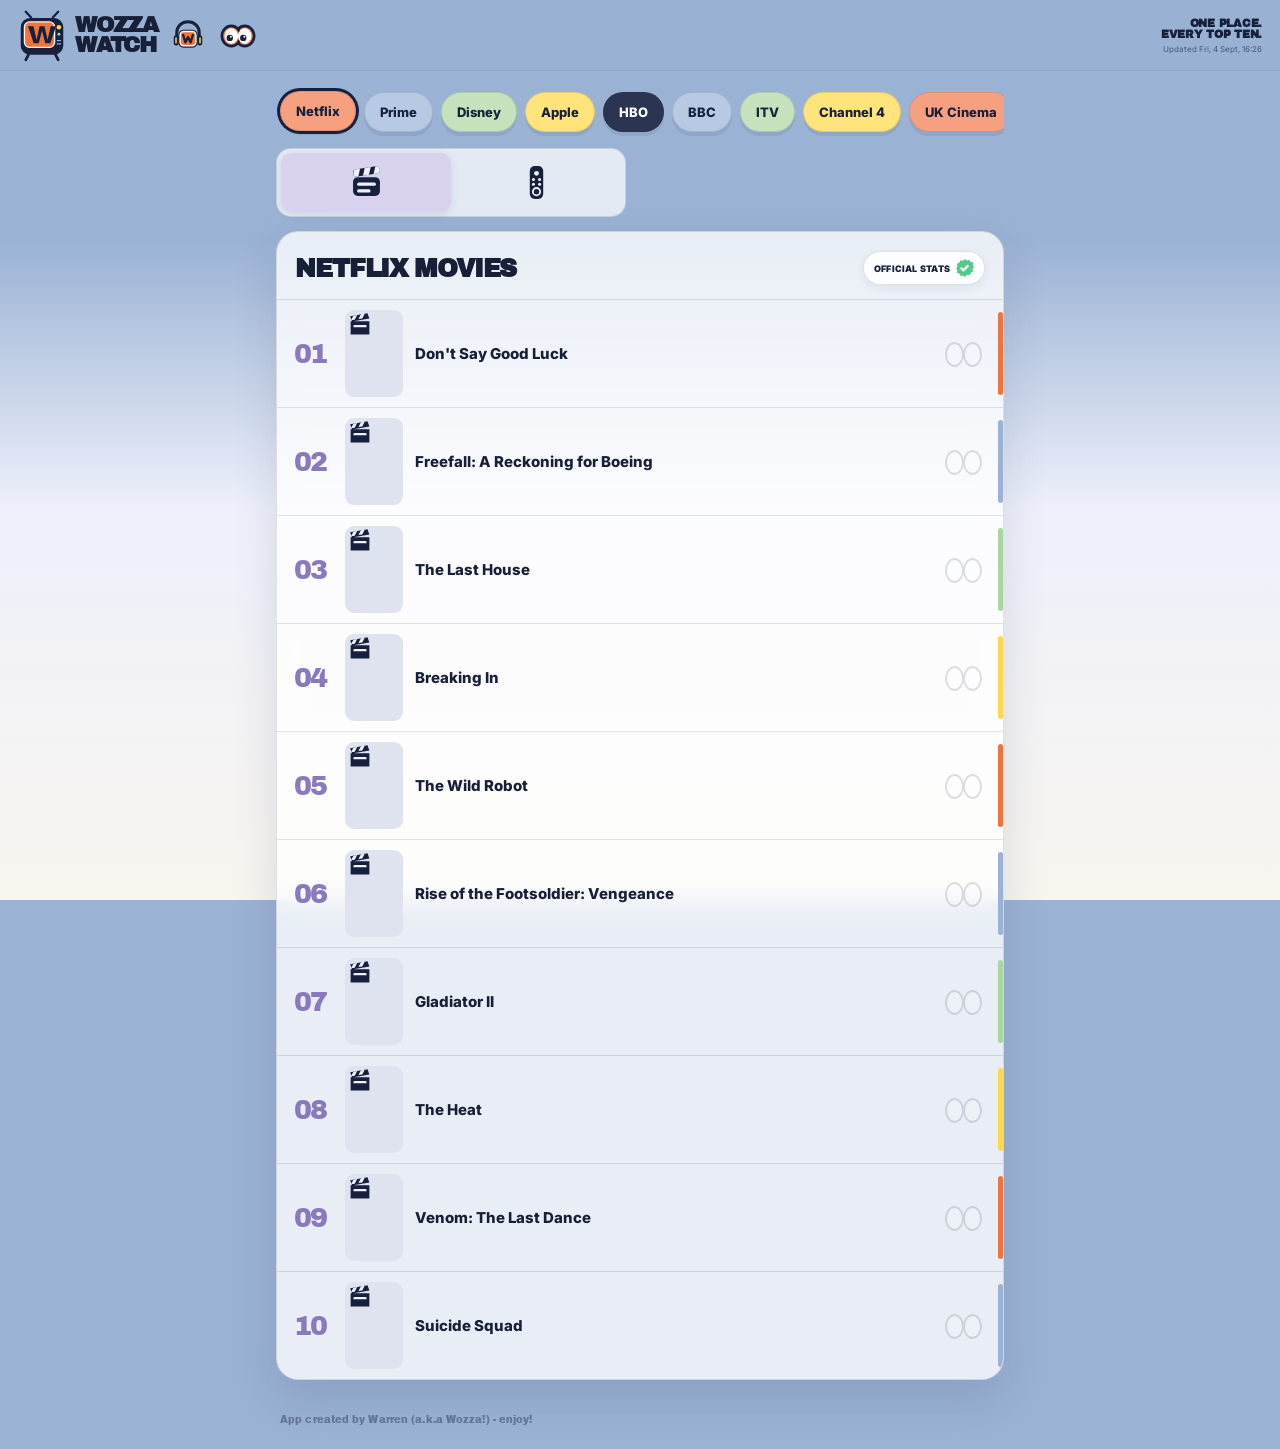
==== index.html @ ee19692a "Add files via upload" ====
<!doctype html>
<html lang="en-GB">
<head>
  <meta charset="utf-8">
  <meta name="viewport" content="width=device-width,initial-scale=1,viewport-fit=cover">
  <meta name="theme-color" content="#9AB2D4">
  <meta name="description" content="WozzaWatch brings UK streaming and cinema charts together, using official sources first and clearly labelled fallbacks.">
  <link rel="manifest" href="manifest.webmanifest">
  <link rel="icon" href="icon.svg" type="image/svg+xml">
  <link rel="apple-touch-icon" href="icon.svg">
  <link rel="preconnect" href="https://fonts.googleapis.com">
  <link rel="preconnect" href="https://fonts.gstatic.com" crossorigin>
  <link href="https://fonts.googleapis.com/css2?family=Archivo+Black&family=Inter:wght@400;600;700;800&display=swap" rel="stylesheet">
  <link rel="stylesheet" href="styles.css?v=6.2.5">
  <title>WozzaWatch</title>
  <meta name="build" content="5.3.39">
</head>
<body>
  <header class="topbar">
    <div class="brand-cluster">
      <div class="brand">
        <img src="icon.svg" alt="" class="brand-icon">
        <h1>WOZZA<span>WATCH</span></h1>
      </div>
      <a class="sister-switch sister-brand compact-brand" href="tune.html" aria-label="Open WozzaTune" title="Open WozzaTune"><img src="tune-icon.svg" alt=""></a><a class="sister-switch list-switch compact-brand" href="my-list.html" aria-label="Open Watchlist" title="Watchlist"><img src="my-list-icon.svg" alt=""></a>
    </div>
    <div class="header-copy" aria-label="WozzaWatch tagline and last update">
      <strong>ONE PLACE.<br>EVERY TOP TEN.</strong>
      <span id="updatedText">Loading rankings…</span>
    </div>
  </header><div class="wozza-menu-backdrop" id="wozzaMenuBackdrop" hidden></div>
<aside class="wozza-menu" id="wozzaMenu" aria-hidden="true" aria-label="All Wozzas">
  <div class="wozza-menu-title">ALL WOZZAS</div>
  <div class="wozza-menu-list" id="wozzaMenuList">
    <button type="button" class="wozza-menu-item" data-wozza="watch" data-href="index.html"><span class="wozza-menu-rank">01</span><img src="icon.svg" alt=""><span>WozzaWatch</span></button>
    <button type="button" class="wozza-menu-item" data-wozza="tune" data-href="tune.html"><span class="wozza-menu-rank">02</span><img src="tune-icon.svg" alt=""><span>WozzaTune</span></button>
    <button type="button" class="wozza-menu-item" data-wozza="list" data-href="my-list.html"><span class="wozza-menu-rank">03</span><img src="my-list-icon.svg" alt=""><span>Watchlist</span></button>
    <button type="button" class="wozza-menu-item" data-wozza="read" data-href="read.html"><span class="wozza-menu-rank">04</span><img src="read-icon.png" alt=""><span>WozzaRead</span></button>
    <button type="button" class="wozza-menu-item" data-wozza="news" data-href="news.html"><span class="wozza-menu-rank">05</span><img src="news-icon.png" alt=""><span>WozzaNews</span></button>
  </div>
  <button type="button" class="wozza-menu-back" aria-label="Close All Wozzas menu">← BACK</button>
</aside>

  <main>
    <nav id="serviceTabs" class="service-tabs" aria-label="Streaming services and cinema charts"></nav>

    <section class="controls">
      <div class="segmented" aria-label="Choose chart type">
        <button type="button" data-type="MOVIE" class="active icon-toggle" aria-label="Movies" title="Movies">
          <svg class="media-icon clapper-icon" viewBox="0 0 64 64" aria-hidden="true"><defs><clipPath id="clapperTopClip"><rect x="12" y="10" width="40" height="11" rx="5.5"/></clipPath></defs><rect x="12" y="24" width="40" height="28" rx="7" fill="currentColor"/><g class="clapper-top" transform="rotate(-9 32 15.5)"><rect x="12" y="10" width="40" height="11" rx="5.5" fill="currentColor"/><g clip-path="url(#clapperTopClip)" fill="#eef0fb"><path d="M15 8h9l-6 15H9z"/><path d="M31 8h9l-6 15h-9z"/><path d="M47 8h9l-6 15h-9z"/></g></g><rect x="18" y="32" width="28" height="5" rx="2.5" fill="#eef0fb"/><rect x="18" y="42" width="20" height="5" rx="2.5" fill="#eef0fb"/></svg>
        </button>
        <button type="button" data-type="COMBINED" class="combined-toggle" aria-label="Disney combined Top 10" title="Disney combined Top 10">&amp;</button>
        <button type="button" data-type="SHOW" class="icon-toggle" aria-label="TV" title="TV">
          <svg class="media-icon remote-icon" viewBox="0 0 64 64" aria-hidden="true">
            <rect x="21" y="5" width="22" height="54" rx="8" fill="currentColor"/>
            <circle cx="32" cy="17" r="4" fill="#eef0fb"/>
            <circle cx="27" cy="27" r="2.5" fill="#eef0fb"/>
            <circle cx="37" cy="27" r="2.5" fill="#eef0fb"/>
            <circle cx="27" cy="35" r="2.5" fill="#eef0fb"/>
            <circle cx="37" cy="35" r="2.5" fill="#eef0fb"/>
            <circle cx="32" cy="47" r="6" fill="none" stroke="#eef0fb" stroke-width="3"/>
          </svg>
        </button>
      </div>
      <button id="installBtn" class="install-btn hidden" type="button">＋ Add WozzaWatch to phone</button>
    </section>

    <section class="chart-wrap">
      <div class="chart-heading">
        <h2 id="chartTitle">Netflix Movies</h2>
        <a id="sourceBadge" class="source-badge" target="_blank" rel="noopener">Loading</a>
      </div>
      <div id="loading" class="loading-list">
        <div class="skeleton"></div><div class="skeleton"></div><div class="skeleton"></div><div class="skeleton"></div>
      </div>
      <ol id="chart" class="chart"></ol>
      <div id="errorBox" class="error-box hidden">
        <strong>Ranking unavailable</strong>
        <p id="errorText"></p>
        <a id="fallbackLink" target="_blank" rel="noopener">Open source</a>
      </div>
    </section>
  </main>

  <footer><p>App created by Warren (a.k.a Wozza!) - enjoy!</p></footer>
  <script src="app.js?v=5.3.39" defer></script>
</body>
</html>
---- styles.css ----
:root{
  --brick:#F0743E;--sun:#FDD848;--apple:#AAD59E;--blue:#9AB2D4;--navy:#17213d;--ink:#182038;
  --cream:#fffaf3;--lav:#d9d2ef;--panel:rgba(255,255,255,.78);--line:rgba(23,33,61,.12);--muted:#66708a;
  --radius:22px
}
*{box-sizing:border-box}
html{background:var(--blue)}
body{margin:0;min-height:100vh;font-family:Inter,ui-sans-serif,system-ui,sans-serif;color:var(--ink);background:linear-gradient(180deg,#9AB2D4 0 240px,#eef0fb 510px,#f8f5ef 100%);background-attachment:fixed}
a{color:inherit}button{font:inherit}
.topbar{position:sticky;top:0;z-index:20;display:flex;align-items:center;justify-content:space-between;gap:12px;padding:max(14px,env(safe-area-inset-top)) 18px 12px;background:rgba(154,178,212,.9);backdrop-filter:blur(14px);border-bottom:1px solid rgba(23,33,61,.08)}
.brand{display:flex;align-items:center;gap:9px;min-width:0}.brand-icon{width:48px;height:48px;flex:0 0 auto}.brand h1{font-family:"Archivo Black",Impact,sans-serif;margin:0;font-size:22px;line-height:.9;letter-spacing:-.055em}.brand h1 span{display:block}
.header-copy{margin-left:auto;text-align:right;min-width:0;max-width:165px;color:var(--navy)}.header-copy strong{display:block;font-family:"Archivo Black",Impact,sans-serif;font-size:11px;line-height:.96;letter-spacing:-.025em}.header-copy span{display:block;margin-top:5px;color:#485675;font-size:8px;white-space:nowrap}
main{width:min(760px,100%);margin:0 auto;padding:10px 16px 34px}
.service-tabs{display:flex;gap:8px;overflow-x:auto;scrollbar-width:none;padding:11px 4px 16px}.service-tabs::-webkit-scrollbar{display:none}.service-tab{flex:0 0 auto;border:1px solid rgba(23,33,61,.12);border-radius:999px;padding:11px 15px;font-size:13px;font-weight:800;cursor:pointer;color:var(--navy);box-shadow:0 4px 0 rgba(23,33,61,.08);transition:.15s}.service-tab.brick{background:#f6a080}.service-tab.blue{background:#b8c9e4}.service-tab.green{background:#c5e2bc}.service-tab.yellow{background:#ffe47b}.service-tab.navy{background:#2b3552;color:white}.service-tab.active{box-shadow:0 0 0 3px var(--navy),0 4px 0 rgba(23,33,61,.08);transform:translateY(-1px)}
.controls{display:flex;align-items:center;justify-content:space-between;gap:10px;margin-bottom:14px}.segmented{display:grid;grid-template-columns:1fr 1fr;width:min(350px,100%);min-height:64px;background:rgba(255,255,255,.72);padding:4px;border-radius:15px;border:1px solid var(--line)}.segmented button{border:0;background:transparent;color:var(--navy);border-radius:11px;padding:8px;cursor:pointer;font-weight:800;display:grid;place-items:center}.segmented button.active{background:var(--lav);box-shadow:0 2px 8px rgba(23,33,61,.1)}.media-icon{width:38px;height:38px;display:block}.clapper-icon{width:43px;height:43px}.remote-icon{width:39px;height:43px}.install-btn{border:1px solid var(--line);background:var(--cream);color:var(--navy);border-radius:13px;padding:11px 14px;font-weight:800;cursor:pointer}
.chart-wrap{touch-action:pan-y pinch-zoom;border:1px solid var(--line);background:var(--panel);border-radius:var(--radius);overflow:hidden;box-shadow:0 18px 45px rgba(38,50,85,.14);backdrop-filter:blur(12px);will-change:transform,opacity}
.chart-wrap.chart-out-next{animation:chartOutNext .17s ease-in forwards}.chart-wrap.chart-in-next{animation:chartInNext .21s cubic-bezier(.2,.8,.2,1)}.chart-wrap.chart-out-prev{animation:chartOutPrev .17s ease-in forwards}.chart-wrap.chart-in-prev{animation:chartInPrev .21s cubic-bezier(.2,.8,.2,1)}.chart-wrap.chart-edge-next{animation:chartEdgeNext .26s ease-out}.chart-wrap.chart-edge-prev{animation:chartEdgePrev .26s ease-out}
@keyframes chartOutNext{to{transform:translateX(34%);opacity:0}}@keyframes chartInNext{from{transform:translateX(-34%);opacity:0}to{transform:none;opacity:1}}@keyframes chartOutPrev{to{transform:translateX(-34%);opacity:0}}@keyframes chartInPrev{from{transform:translateX(34%);opacity:0}to{transform:none;opacity:1}}@keyframes chartEdgeNext{40%{transform:translateX(12px)}100%{transform:none}}@keyframes chartEdgePrev{40%{transform:translateX(-12px)}100%{transform:none}}
.chart-wrap.chart-out-up{animation:chartOutUp .17s ease-in forwards}.chart-wrap.chart-in-up{animation:chartInUp .21s cubic-bezier(.2,.8,.2,1)}.chart-wrap.chart-out-down{animation:chartOutDown .17s ease-in forwards}.chart-wrap.chart-in-down{animation:chartInDown .21s cubic-bezier(.2,.8,.2,1)}.chart-wrap.chart-edge-up{animation:chartEdgeUp .26s ease-out}.chart-wrap.chart-edge-down{animation:chartEdgeDown .26s ease-out}
@keyframes chartOutUp{to{transform:translateY(-36px);opacity:0}}@keyframes chartInUp{from{transform:translateY(36px);opacity:0}to{transform:none;opacity:1}}@keyframes chartOutDown{to{transform:translateY(36px);opacity:0}}@keyframes chartInDown{from{transform:translateY(-36px);opacity:0}to{transform:none;opacity:1}}@keyframes chartEdgeUp{50%{transform:translateY(-10px)}100%{transform:none}}@keyframes chartEdgeDown{50%{transform:translateY(10px)}100%{transform:none}}

.chart-wrap.chart-toggle{animation:chartToggle .22s ease-out}
@keyframes chartToggle{0%{opacity:1;transform:scale(1)}45%{opacity:.35;transform:scale(.985)}100%{opacity:1;transform:scale(1)}}
@media(prefers-reduced-motion:reduce){.chart-wrap.chart-out-next,.chart-wrap.chart-in-next,.chart-wrap.chart-out-prev,.chart-wrap.chart-in-prev,.chart-wrap.chart-edge-next,.chart-wrap.chart-edge-prev,.chart-wrap.chart-out-up,.chart-wrap.chart-in-up,.chart-wrap.chart-out-down,.chart-wrap.chart-in-down,.chart-wrap.chart-edge-up,.chart-wrap.chart-edge-down,.chart-wrap.chart-toggle{animation:none}}
.chart-heading{display:grid;grid-template-columns:minmax(0,1fr) auto;align-items:center;gap:10px;padding:19px 18px 14px;border-bottom:1px solid var(--line)}.chart-heading h2{min-width:0;margin:0;font-family:"Archivo Black",Impact,sans-serif;text-transform:uppercase;letter-spacing:-.045em;line-height:1;white-space:nowrap;overflow:visible}.source-badge{display:inline-flex;align-items:center;justify-content:center;gap:6px;width:max-content;max-width:100%;white-space:nowrap;text-decoration:none;cursor:pointer;border-radius:999px;padding:7px 10px;font-size:9px;line-height:1;font-weight:900;text-transform:uppercase;letter-spacing:.025em;border:1px solid rgba(23,33,61,.12);box-shadow:0 3px 10px rgba(23,33,61,.08);transition:transform .16s ease,box-shadow .16s ease}.source-badge:hover{transform:translateY(-1px);box-shadow:0 5px 14px rgba(23,33,61,.13)}.source-badge.official{background:rgba(255,255,255,.86);color:var(--navy)}.source-badge.fallback{background:rgba(255,255,255,.86);color:var(--navy);border-color:rgba(23,33,61,.12)}.source-text{display:block}.verified-tick{display:grid;place-items:center;width:18px;height:18px;flex:0 0 18px;background:#55c98a;color:#fff;font-size:12px;font-weight:1000;line-height:1;clip-path:polygon(50% 0%,61% 8%,74% 5%,82% 17%,95% 20%,94% 34%,100% 45%,92% 56%,95% 70%,82% 76%,76% 90%,62% 88%,50% 100%,39% 91%,25% 94%,18% 81%,5% 77%,7% 63%,0 52%,8% 41%,5% 27%,18% 21%,24% 7%,38% 10%)}
.chart{margin:0;padding:0;list-style:none}.chart-item{position:relative;display:grid;grid-template-columns:46px 58px minmax(0,1fr);align-items:center;gap:12px;min-height:84px;padding:10px 18px 10px 10px;border-bottom:1px solid var(--line)}.chart-item:after{content:"";position:absolute;right:0;top:12px;bottom:12px;width:5px;border-radius:5px}.accent-0:after{background:var(--brick)}.accent-1:after{background:var(--blue)}.accent-2:after{background:var(--apple)}.accent-3:after{background:var(--sun)}.chart-item:last-child{border-bottom:0}.rank{font-family:"Archivo Black",Impact,sans-serif;font-size:27px;letter-spacing:-.08em;text-align:center;color:#8a79bd}.poster{width:58px;aspect-ratio:2/3;border-radius:9px;object-fit:cover;background:#dfe3ef}.poster-placeholder{display:grid;place-items:center;color:var(--navy)}.placeholder-icon{width:30px;height:30px;display:block}.item-info{min-width:0;display:flex;align-items:center;gap:10px}.title{margin:0;min-width:0;font-size:15px;font-weight:800;line-height:1.2}.title-link{position:relative;display:inline-block;color:var(--navy);text-decoration:none;border-radius:5px;transition:color .15s ease,text-decoration-color .15s ease}.title-link:focus-visible{outline:3px solid rgba(154,178,212,.8);outline-offset:3px}.title-link:active{opacity:.68}@media(hover:hover) and (pointer:fine){.title-link:hover{color:#43557f;text-decoration:underline;text-decoration-thickness:2px;text-underline-offset:3px}.title-link:hover:after,.title-link:focus-visible:after{content:attr(data-tooltip);position:absolute;z-index:30;left:0;bottom:calc(100% + 8px);width:max-content;max-width:150px;padding:6px 8px;border-radius:8px;background:var(--navy);color:#fff;font-size:10px;font-weight:700;line-height:1.15;box-shadow:0 5px 15px rgba(23,33,61,.2);pointer-events:none}}
.loading-list{padding:8px 14px}.skeleton{height:70px;border-radius:14px;margin:8px 0;background:linear-gradient(90deg,#e5e4ee,#f5f1ec,#e5e4ee);background-size:200% 100%;animation:shimmer 1.2s infinite}@keyframes shimmer{to{background-position:-200% 0}}.error-box{padding:22px 18px 24px}.error-box p{color:var(--muted);line-height:1.45}.error-box a{text-decoration:none;font-weight:800}
footer{width:min(760px,100%);margin:0 auto;padding:0 20px max(24px,env(safe-area-inset-bottom));color:var(--navy);opacity:.4}footer p{margin:0;font-family:"Archivo Black",Impact,sans-serif;font-size:10px;letter-spacing:.01em;}.hidden{display:none!important}
@media(max-width:560px){body{background:linear-gradient(180deg,#9AB2D4 0 250px,#eef0fb 515px,#f8f5ef 100%)}.topbar{padding-left:14px;padding-right:14px}.brand-icon{width:44px;height:44px}.brand h1{font-size:20px}.header-copy{max-width:142px}.header-copy strong{font-size:10px}.header-copy span{font-size:7.5px}.controls{align-items:stretch;flex-direction:column}.segmented,.install-btn{width:100%}.chart-heading{gap:8px;padding:17px 14px 13px}.source-badge{padding:6px 9px;font-size:8px;gap:5px}.verified-tick{width:16px;height:16px;flex-basis:16px;font-size:10px}.chart-item{grid-template-columns:38px 52px minmax(0,1fr);gap:9px;min-height:78px;padding-right:14px}.poster{width:52px}.rank{font-size:24px}.item-info{gap:8px}.title{font-size:14px}}
@media(max-width:360px){.brand h1{font-size:18px}.brand-icon{width:40px;height:40px}.header-copy{max-width:125px}.header-copy strong{font-size:9px}.service-tab{padding:10px 13px}.chart-heading{grid-template-columns:minmax(0,1fr) auto}.source-badge{font-size:7.2px;padding:5px 8px;gap:4px}.verified-tick{width:15px;height:15px;flex-basis:15px;font-size:9px}.title{font-size:13px}}

/* v4.8 cinema charts: movies-only, so the Movies/TV switch quietly disappears. */
.segmented.cinema-hidden{visibility:hidden;pointer-events:none;}

/* v4.8.2: poster is the details link; title stays plain text for double-tap navigation. */
.poster-link{display:block;border-radius:14px;line-height:0;text-decoration:none;justify-self:start}
.poster-link:focus-visible{outline:3px solid var(--ink);outline-offset:3px}
.poster-link .poster{display:block}

/* v5.0 sister-brand switcher + WozzaTune */
.brand-cluster{display:flex;align-items:center;gap:10px;min-width:0}.sister-switch{display:grid;place-items:center;width:40px;height:40px;border-radius:12px;transition:transform .15s ease,background .15s ease}.sister-switch img{width:36px;height:36px;display:block}.sister-switch:hover{background:rgba(255,255,255,.25);transform:translateY(-1px)}.sister-switch:focus-visible{outline:3px solid var(--navy);outline-offset:2px}.tune-page .brand h1 span{display:block}.tune-page .service-tabs{justify-content:flex-start}.tune-page .service-tab{min-width:120px}.tune-page .poster{aspect-ratio:1/1}.tune-page .item-info{display:block}.artist{margin-top:3px;font-size:11px;font-weight:600;opacity:.66;line-height:1.2}.tune-page .segmented button img{width:43px;height:43px;display:block}@media(max-width:560px){.brand-cluster{gap:6px}.sister-switch{width:34px;height:34px}.sister-switch img{width:31px;height:31px}.artist{font-size:10px}}

/* WozzaTune sister-brand polish v5.0.1 */
.sister-switch.sister-brand{width:auto;height:42px;padding:2px 8px 2px 4px;display:flex;gap:5px;text-decoration:none;color:var(--navy);border-radius:12px}
.sister-switch.sister-brand img{width:36px;height:36px;flex:0 0 auto}
.sister-switch.sister-brand span{font-family:'Archivo Black',Impact,sans-serif;font-size:11px;line-height:.86;letter-spacing:-.35px;text-align:left}
.tune-page .service-tabs{overflow-x:visible}
.tune-page .service-tab{min-width:120px}
@media(max-width:560px){.sister-switch.sister-brand{height:36px;padding-right:5px;gap:3px}.sister-switch.sister-brand img{width:31px;height:31px}.sister-switch.sister-brand span{font-size:9px}}
/* WozzaTune v1.3: supplied Singles/Albums marks */
.tune-page .segmented button img{width:43px;height:43px;object-fit:contain;display:block;border:0;border-radius:0;background:transparent;box-shadow:none}
.tune-page .segmented button{padding:4px}
@media(max-width:560px){.tune-page .segmented button img{width:43px;height:43px}}

/* v5.2 — playful My List eyes */
.list-switch{padding:2px!important;width:42px!important;height:42px!important;display:grid!important;place-items:center!important}
.list-switch img{width:39px!important;height:30px!important;object-fit:contain}
.chart-item.has-watch-toggle{grid-template-columns:46px 58px minmax(0,1fr) 44px}
.watch-toggle{appearance:none;border:0;background:transparent;padding:4px 1px;display:flex;align-items:center;justify-content:center;cursor:pointer;border-radius:12px;color:var(--navy);touch-action:manipulation}
.watch-toggle:focus-visible{outline:3px solid rgba(154,178,212,.9);outline-offset:2px}
.watch-eyes{position:relative;width:39px;height:28px;display:block}
.watch-eye{position:absolute;top:2px;width:19px;height:25px;border:2.5px solid var(--navy);border-radius:50%;background:#fff;box-sizing:border-box}
.watch-eye:first-child{left:1px}.watch-eye:nth-child(2){right:1px}
.watch-pupil{position:absolute;left:50%;top:52%;width:8px;height:10px;margin:-5px 0 0 -4px;border-radius:50%;background:var(--navy);opacity:0;transform:translateY(-20px) scale(.55)}
.watch-toggle.saved .watch-pupil{opacity:1;transform:translate(-3px,1px) scale(1)}
.watch-toggle.pupil-pop .watch-pupil{animation:googly-drop .58s cubic-bezier(.22,.85,.28,1.18) both}
.watch-toggle.pupil-pop .watch-eye:nth-child(2) .watch-pupil{animation-delay:.055s}
@keyframes googly-drop{0%{opacity:0;transform:translate(-3px,-23px) scale(.55)}48%{opacity:1;transform:translate(-3px,5px) scale(1.08)}68%{transform:translate(-3px,-2px) scale(.96)}84%{transform:translate(-3px,2px) scale(1.02)}100%{opacity:1;transform:translate(-3px,1px) scale(1)}}
.watch-toggle.saved:hover .watch-pupil{transform:translate(-3px,1px) scale(1)}
.my-list-page .chart-wrap{margin-top:22px}.my-list-page .chart-heading{grid-template-columns:1fr}.my-list-page .chart-item{grid-template-columns:46px 58px minmax(0,1fr) 44px}.my-list-page .empty-list{padding:34px 20px 42px;text-align:center}.my-list-page .empty-list strong{font-family:'Archivo Black',Impact,sans-serif;font-size:20px}.my-list-page .empty-list p{margin:8px auto 0;max-width:320px;opacity:.7;font-size:13px;line-height:1.4}.list-meta{margin-top:4px;font-size:10px;font-weight:700;opacity:.58;text-transform:uppercase;letter-spacing:.03em}
@media(max-width:560px){.chart-item.has-watch-toggle,.my-list-page .chart-item{grid-template-columns:38px 52px minmax(0,1fr) 39px;padding-right:9px}.watch-eyes{width:35px;height:26px}.watch-eye{width:18px;height:24px}.list-switch{width:34px!important;height:34px!important}.list-switch img{width:32px!important;height:25px!important}}
.brand-link{color:inherit;text-decoration:none}.my-list-page .brand-link{display:flex}

/* v5.2.5 — shared release; softer empty eyes + UK music title parser fix */
.my-list-page .my-list-controls{margin-top:10px;margin-bottom:14px}.my-list-page .my-list-controls .segmented{width:100%;max-width:none}.my-list-page .chart-wrap{margin-top:0}

/* v5.2.3 — empty eyes stay faint until a title is saved */
.watch-toggle .watch-eyes{transition:opacity .22s ease,filter .22s ease}
.watch-toggle:not(.saved) .watch-eyes{opacity:.14;filter:saturate(.58)}
.watch-toggle.saved .watch-eyes{opacity:1;filter:none}

/* v5.2.5 — visual My List instruction */
.instruction-eyes{display:inline-flex;vertical-align:middle;margin:0 2px;opacity:.45}.instruction-eyes .watch-eyes{width:27px;height:20px}.instruction-eyes .watch-eye{width:14px;height:18px;border-width:2px;top:1px}.instruction-eyes .watch-pupil{display:none}

/* v5.2.7 focused header navigation */
.compact-brand{width:40px!important;height:40px!important;padding:0!important;display:grid!important;place-items:center!important;gap:0!important}.compact-brand img{width:36px!important;height:36px!important}.watchlist-brand h1 span{display:block}@media(max-width:560px){.compact-brand{width:34px!important;height:34px!important}.compact-brand img{width:31px!important;height:31px!important}}

/* v5.3.0 — Disney combined chart + centred ampersand */
.segmented{position:relative}.combined-toggle{display:none!important;background:transparent!important;border:0!important;box-shadow:none!important;border-radius:0!important;padding:0!important;margin:0!important;color:var(--navy)!important;font-family:"Archivo Black",Impact,sans-serif;font-size:46px!important;font-weight:900!important;line-height:.9!important;opacity:.78;z-index:2}.segmented.disney-combined{grid-template-columns:minmax(0,1fr) 58px minmax(0,1fr)!important;align-items:stretch}.segmented.disney-combined .combined-toggle{display:grid!important;place-items:center!important;width:58px!important;min-width:58px!important;height:auto!important;align-self:stretch!important}.segmented.disney-combined .combined-toggle.active{background:transparent!important;box-shadow:none!important;opacity:1;transform:scale(1.06);text-shadow:0 2px 0 rgba(255,255,255,.45)}@media(max-width:560px){.segmented.disney-combined{grid-template-columns:minmax(0,1fr) 52px minmax(0,1fr)!important}.segmented.disney-combined .combined-toggle{width:52px!important;min-width:52px!important;font-size:43px!important}}


/* v5.3.15 — Watched history + falling googly-eye heap */
.watched-pile{appearance:none;border:0;background:transparent;display:block;position:relative;width:148px;height:92px;margin:20px auto 0;padding:0;cursor:pointer;color:var(--navy);touch-action:manipulation}.watched-pile:focus-visible{outline:3px solid var(--navy);outline-offset:5px;border-radius:18px}.watched-pile-eyes{position:absolute;left:8px;right:8px;top:0;height:62px}.pile-eye-pair{position:absolute;left:var(--pile-x);bottom:var(--pile-y);width:34px;height:24px;transform:rotate(var(--pile-r)) scale(var(--pile-s));transform-origin:center bottom}.pile-eye-pair .watch-eyes{width:34px;height:24px}.pile-eye-pair .watch-eye{width:17px;height:22px;border-width:2px}.pile-eye-pair .watch-pupil{opacity:1;transform:translate(-2px,1px) scale(.82)}.watched-pile-label{position:absolute;left:0;right:0;bottom:0;font-family:'Archivo Black',Impact,sans-serif;font-size:11px;letter-spacing:.03em}.watched-pile-label b{display:inline-grid;place-items:center;min-width:22px;height:22px;margin-left:4px;padding:0 5px;border-radius:999px;background:var(--brick);font-size:10px}.falling-watch-eyes{position:fixed;z-index:60;width:40px;height:28px;pointer-events:none;animation:eyes-fall-to-pile .82s cubic-bezier(.2,.7,.3,1) forwards}.falling-watch-eyes .watch-pupil{opacity:1;transform:translate(-3px,1px) scale(1)}@keyframes eyes-fall-to-pile{0%{transform:translate(0,0) rotate(0) scale(1);opacity:1}45%{transform:translate(calc(var(--fall-x)*.48),calc(var(--fall-y)*.38)) rotate(115deg) scale(.96);opacity:1}82%{transform:translate(var(--fall-x),calc(var(--fall-y) + 7px)) rotate(235deg) scale(.9);opacity:1}100%{transform:translate(var(--fall-x),var(--fall-y)) rotate(260deg) scale(.78);opacity:0}}.pile-bump{animation:pile-bump .4s ease}@keyframes pile-bump{0%,100%{transform:translateY(0)}40%{transform:translateY(-5px) rotate(-1deg)}70%{transform:translateY(1px) rotate(1deg)}}.undo-toast{position:fixed;z-index:70;left:50%;bottom:max(18px,env(safe-area-inset-bottom));transform:translateX(-50%);display:flex;align-items:center;gap:14px;max-width:calc(100vw - 28px);padding:10px 12px 10px 15px;border-radius:999px;background:var(--navy);color:#fff;box-shadow:0 10px 30px rgba(23,33,61,.25);font-size:11px;font-weight:700;white-space:nowrap}.undo-toast span{overflow:hidden;text-overflow:ellipsis}.undo-toast button{border:0;border-radius:999px;background:var(--sun);color:var(--navy);padding:8px 11px;font-family:'Archivo Black',Impact,sans-serif;font-size:9px;cursor:pointer}.watched-intro{margin:10px 0 12px;text-align:center}.watched-intro p{margin:7px auto 0;max-width:360px;font-size:12px;opacity:.68}.back-watchlist{display:inline-block;text-decoration:none;font-family:'Archivo Black',Impact,sans-serif;font-size:11px}.watched-page .watched-controls{margin-top:10px;margin-bottom:14px}.watched-page .watched-controls .segmented{width:100%;max-width:none}.watched-page .chart-wrap{margin-top:0}.watched-page .chart-heading{grid-template-columns:1fr}.watched-page .chart-item{grid-template-columns:46px 58px minmax(0,1fr) 44px}.restore-watch{appearance:none;border:0;width:38px;height:38px;border-radius:999px;background:rgba(154,178,212,.35);color:var(--navy);font-family:'Archivo Black',Impact,sans-serif;font-size:24px;line-height:1;cursor:pointer}.restore-watch:focus-visible{outline:3px solid var(--navy);outline-offset:2px}@media(max-width:560px){.watched-pile{margin-top:15px}.watched-page .chart-item{grid-template-columns:38px 52px minmax(0,1fr) 39px;padding-right:9px}.restore-watch{width:35px;height:35px;font-size:21px}}


/* v5.3.15 — wider organic Watched heap + permanent history delete */
.watched-pile{width:min(244px,82vw);height:104px}
.watched-pile-eyes{left:0;right:0;height:76px;overflow:visible}
.watched-actions{display:flex;align-items:center;justify-content:flex-end;gap:5px}
.delete-watched{appearance:none;border:0;width:38px;height:38px;border-radius:999px;background:rgba(240,116,62,.18);color:var(--navy);display:grid;place-items:center;cursor:pointer;padding:8px}
.delete-watched .trash-icon{width:22px;height:22px;display:block}
.delete-watched:focus-visible{outline:3px solid var(--navy);outline-offset:2px}
.watched-page .chart-item{grid-template-columns:46px 58px minmax(0,1fr) 82px}
@media(max-width:560px){.watched-pile{width:min(232px,86vw)}.watched-page .chart-item{grid-template-columns:38px 52px minmax(0,1fr) 76px}.delete-watched,.restore-watch{width:34px;height:34px}.delete-watched{padding:7px}.delete-watched .trash-icon{width:20px;height:20px}}


.stale-alert{display:grid;place-items:center;width:18px;height:18px;flex:0 0 18px;border-radius:50%;background:#FDD848;color:#17213d;font-size:12px;font-weight:1000;line-height:1;cursor:help}.source-badge .stale-alert{margin-left:1px}




/* v5.3.15 — alternating idle hints. Navigation itself stays invisible. */
.segmented{position:relative}
.segmented.idle-hint-first .clapper-top{animation:clapper-double-snap 1.05s cubic-bezier(.3,.8,.3,1)}
.segmented.idle-hint-second button[data-type="SHOW"] .remote-icon{animation:remote-idle-wiggle .9s ease-in-out}
/* WozzaTune: Singles = music note (wiggle); Albums = vinyl (slow spin). */
.tune-page .segmented.idle-hint-first button[data-type="SINGLE"] img{animation:music-note-wiggle .9s ease-in-out}
.tune-page .segmented.idle-hint-second button[data-type="ALBUM"] img{animation:vinyl-idle-spin 2.8s ease-in-out}
@keyframes clapper-double-snap{0%,100%{transform:rotate(-9deg)}16%{transform:rotate(-26deg)}28%{transform:rotate(-9deg)}45%{transform:rotate(-23deg)}58%{transform:rotate(-9deg)}}
@keyframes remote-idle-wiggle{0%,100%{transform:rotate(0)}22%{transform:rotate(-5deg)}45%{transform:rotate(4deg)}67%{transform:rotate(-3deg)}84%{transform:rotate(2deg)}}
@keyframes music-note-wiggle{0%,100%{transform:rotate(0)}25%{transform:rotate(-5deg)}50%{transform:rotate(4deg)}75%{transform:rotate(-2deg)}}
@keyframes vinyl-idle-spin{0%{transform:rotate(0deg)}100%{transform:rotate(360deg)}}
@media(prefers-reduced-motion:reduce){.segmented.idle-hint-first .clapper-top,.segmented.idle-hint-second button[data-type="SHOW"] .remote-icon,.tune-page .segmented.idle-hint-first button[data-type="SINGLE"] img,.tune-page .segmented.idle-hint-second button[data-type="ALBUM"] img{animation:none!important}}


/* v5.3.32 — Watchlist hold-drag priority + nervous Watched eyes */
.my-list-page .chart-item{grid-template-columns:46px 58px minmax(0,1fr) 44px;touch-action:pan-y;transition:transform .14s ease,box-shadow .14s ease,background .14s ease}
.my-list-page .chart-item.hold-dragging{z-index:15;transform:scale(1.018);background:#fffdf8;box-shadow:0 12px 28px rgba(23,33,61,.20);border-radius:12px}
body.watchlist-reordering{overscroll-behavior:none}
45%{transform:translateY(-8px)}100%{transform:translateY(0)}}
45%{transform:translateY(8px)}100%{transform:translateY(0)}}
.pile-eye-pair.nervous-glance .watch-eye:first-child .watch-pupil{animation:pile-nervous-look .92s ease-in-out}
.pile-eye-pair.nervous-glance .watch-eye:nth-child(2) .watch-pupil{animation:pile-nervous-look .92s ease-in-out .055s}
@keyframes pile-nervous-look{0%,100%{transform:translate(-2px,1px) scale(.82)}18%{transform:translate(-5px,1px) scale(.82)}42%{transform:translate(3px,1px) scale(.82)}63%{transform:translate(-4px,1px) scale(.82)}82%{transform:translate(2px,1px) scale(.82)}}
@media(max-width:560px){.my-list-page .chart-item{grid-template-columns:38px 52px minmax(0,1fr) 39px;padding-right:9px;gap:9px}}
@media(prefers-reduced-motion:reduce){.pile-eye-pair.nervous-glance .watch-pupil{animation:none!important}}


/* v5.3.32 — app-wide text selection suppression + randomized Watched eye idle animation */
html,body,body *{-webkit-user-select:none;user-select:none;-webkit-touch-callout:none}
.pile-eye-pair.random-blink .watch-eye{animation:pile-random-blink .72s ease-in-out}
.pile-eye-pair.random-blink .watch-eye:nth-child(2){animation-delay:.035s}
@keyframes pile-random-blink{0%,18%,42%,100%{transform:scaleY(1)}28%,32%{transform:scaleY(.08)}}
@media(prefers-reduced-motion:reduce){.pile-eye-pair.random-blink .watch-eye{animation:none!important}}


/* v5.3.32 — minimal Watched rows + slower Looney-Tunes-style eye pile */
.watched-page .watched-intro{margin-bottom:12px}
.watched-page .chart-item .item-info{align-self:center;display:flex;align-items:center}
.watched-page .chart-item .title{margin:0}

.pile-eye-pair.nervous-glance .watch-eye:first-child .watch-pupil{animation:pile-nervous-look-slow 1.45s ease-in-out}
.pile-eye-pair.nervous-glance .watch-eye:nth-child(2) .watch-pupil{animation:pile-nervous-look-slow 1.45s ease-in-out .06s}
@keyframes pile-nervous-look-slow{0%,100%{transform:translate(-2px,1px) scale(.82)}22%{transform:translate(-5px,1px) scale(.82)}50%{transform:translate(3px,1px) scale(.82)}76%{transform:translate(-4px,1px) scale(.82)}}

.pile-eye-pair.random-blink .watch-eye{animation:pile-double-blink 1.38s ease-in-out}
.pile-eye-pair.random-blink .watch-eye:nth-child(2){animation-delay:.025s}
@keyframes pile-double-blink{
  0%,34%,45%,79%,100%{transform:scaleY(1)}
  17%,25%,62%,70%{transform:scaleY(.08)}
}

.pile-eye-pair.eye-pop{animation:pile-eye-pop-pair 1.28s cubic-bezier(.2,.9,.25,1)}
.pile-eye-pair.eye-pop .watch-eye{animation:pile-eye-pop-eye 1.28s cubic-bezier(.2,.9,.25,1)}
.pile-eye-pair.eye-pop .watch-pupil{animation:pile-eye-pop-pupil 1.28s cubic-bezier(.2,.9,.25,1)}
@keyframes pile-eye-pop-pair{0%,100%{z-index:1}18%,72%{z-index:10}}
@keyframes pile-eye-pop-eye{0%,100%{transform:scale(1)}22%{transform:scale(1.34)}44%{transform:scale(1.24)}66%{transform:scale(1.38)}82%{transform:scale(.94)}}
@keyframes pile-eye-pop-pupil{0%,100%{transform:translate(-2px,1px) scale(.82)}22%{transform:translate(-2px,1px) scale(1.06)}66%{transform:translate(-2px,1px) scale(1.12)}82%{transform:translate(-2px,1px) scale(.78)}}
@media(prefers-reduced-motion:reduce){.pile-eye-pair.nervous-glance .watch-pupil,.pile-eye-pair.random-blink .watch-eye,.pile-eye-pair.eye-pop,.pile-eye-pair.eye-pop .watch-eye,.pile-eye-pair.eye-pop .watch-pupil{animation:none!important}}

.watched-page .chart-item{grid-template-columns:46px 58px minmax(0,1fr) 82px}.watched-page .chart-item .item-info{min-width:0;overflow:hidden;padding-right:4px}.watched-page .chart-item .title{max-width:100%;overflow-wrap:anywhere;line-height:1.14}.watched-page .watched-actions{position:relative;z-index:2;flex:0 0 82px}
@media(max-width:560px){.watched-page .chart-item{grid-template-columns:38px 52px minmax(0,1fr) 76px}.watched-page .watched-actions{flex-basis:76px}}
.header-copy{cursor:pointer;border-radius:10px;padding:4px;margin-right:-4px;transition:background .15s ease,transform .15s ease}.header-copy:active{transform:scale(.98)}.header-copy:focus-visible{outline:3px solid var(--navy);outline-offset:2px}
.wozza-menu-backdrop{position:fixed;inset:0;z-index:79;background:rgba(23,33,61,.08);backdrop-filter:blur(1px)}.wozza-menu{position:fixed;z-index:80;right:max(12px,env(safe-area-inset-right));top:max(74px,calc(env(safe-area-inset-top) + 62px));width:min(292px,calc(100vw - 24px));padding:12px;border:1px solid rgba(23,33,61,.12);border-radius:22px;background:rgba(248,245,239,.98);box-shadow:0 18px 48px rgba(23,33,61,.24);transform:translateY(-8px) scale(.96);transform-origin:top right;opacity:0;pointer-events:none;transition:transform .18s cubic-bezier(.2,.9,.25,1),opacity .14s ease}.wozza-menu.open{transform:translateY(0) scale(1);opacity:1;pointer-events:auto}.wozza-menu-title{padding:5px 8px 9px;font-family:"Archivo Black",Impact,sans-serif;font-size:11px;letter-spacing:.04em}.wozza-menu-item{appearance:none;border:0;width:100%;display:grid;grid-template-columns:42px minmax(0,1fr) 28px;align-items:center;gap:10px;padding:8px;border-radius:14px;background:transparent;color:var(--navy);text-decoration:none;text-align:left;font:800 14px/1.1 Inter,sans-serif;cursor:pointer}.wozza-menu-item:hover,.wozza-menu-item:focus-visible{background:rgba(154,178,212,.20);outline:none}.wozza-menu-item img{width:40px;height:40px;display:block;object-fit:contain}.wozza-star{font-size:19px;text-align:center;color:#FDD848;-webkit-text-stroke:1px rgba(23,33,61,.28)}.wozza-star.muted{color:transparent;-webkit-text-stroke:1.5px #17213d}.wozza-menu-note{padding:8px 8px 3px;text-align:center;font-size:9px;font-weight:700;color:#65708a;opacity:.72}.prototype-item.prototype-pulse{animation:prototype-pulse .34s ease}@keyframes prototype-pulse{50%{transform:scale(.98);background:rgba(253,216,72,.22)}}@media(prefers-reduced-motion:reduce){.wozza-menu{transition:none}.prototype-item.prototype-pulse{animation:none}}

/* v5.3.32 — All Wozzas ranked menu */
.wozza-menu{
  background:#ded7f3;
  border:3px solid #dce6f2;
  padding:10px;
}
.wozza-menu-title{padding:4px 8px 8px}
.wozza-menu-item{
  grid-template-columns:34px 42px minmax(0,1fr);
  min-height:58px;
  touch-action:pan-y;
  user-select:none;
  -webkit-user-select:none;
}
.wozza-menu-rank{
  font-family:"Archivo Black",Impact,sans-serif;
  font-size:18px;
  color:#8d72c7;
  text-align:center;
  line-height:1;
}
.wozza-menu-item.wozza-menu-dragging{
  position:relative;
  z-index:3;
  transform:scale(1.025);
  background:rgba(255,255,255,.44);
  box-shadow:0 8px 20px rgba(23,33,61,.16);
}
.wozza-menu-item.wozza-menu-shift{
  transition:transform .15s ease;
}
.wozza-menu-note{border-top:1px solid rgba(23,33,61,.10);margin-top:4px;padding-top:9px}

/* v5.3.32 — All Wozzas menu now mirrors the chart-card visual language. */
.wozza-menu{
  background:var(--panel);
  border:1px solid var(--line);
  backdrop-filter:blur(12px);
  box-shadow:0 18px 45px rgba(38,50,85,.14);
  padding:0;
  overflow:hidden;
}
.wozza-menu-title{
  padding:18px 18px 14px;
  border-bottom:1px solid var(--line);
}
.wozza-menu-list{padding:0}
.wozza-menu-item{
  min-height:70px;
  padding:10px 18px 10px 12px;
  border-radius:0;
  border-bottom:1px solid var(--line);
  font-weight:500;
}
.wozza-menu-item:nth-child(-n+3){font-weight:800}
.wozza-menu-item:last-child{border-bottom:0}
.wozza-menu-item:hover,.wozza-menu-item:focus-visible{background:rgba(255,255,255,.28)}
.wozza-menu-item img{
  width:44px;
  height:44px;
  background:transparent!important;
  border:0!important;
  border-radius:0!important;
  box-shadow:none!important;
}
.wozza-menu-note{
  margin:0;
  padding:11px 12px 12px;
  border-top:1px solid var(--line);
  background:transparent;
}

/* v5.3.32 — Android-safe ranked menu + restored floating TV logo */
.wozza-menu-item,
.wozza-menu-item *{
  -webkit-touch-callout:none!important;
  -webkit-user-select:none!important;
  user-select:none!important;
}
.wozza-menu-item{touch-action:pan-y}
.wozza-menu-item img{
  pointer-events:none;
  background:transparent!important;
  border:0!important;
  border-radius:0!important;
  box-shadow:none!important;
}

/* v5.3.32 TV icon hotfix — genuine original SVG, transparent and optically balanced */
.brand-icon[src$="icon.svg"]{
  width:52px;
  height:52px;
  margin:-4px -2px -4px -2px;
}
.wozza-menu-item[data-wozza="watch"] img{
  width:48px!important;
  height:48px!important;
  margin:-2px;
}
@media(max-width:560px){
  .brand-icon[src$="icon.svg"]{
    width:48px;
    height:48px;
    margin:-4px -2px -4px -2px;
  }
}

/* v5.3.32 — All Wozzas menu simplification */
.wozza-menu-help,
.wozza-menu-footer,
.menu-help{
  display:none!important;
}

/* Match the chunky WOZZA WATCH / chart-heading personality */
.wozza-menu-title,
.all-wozzas-title,
.wozza-menu h2,
.wozza-menu h3{
  font-family:"Archivo Black", Impact, Haettenschweiler, "Arial Narrow Bold", sans-serif!important;
  font-weight:900!important;
  font-size:clamp(28px, 4.6vw, 38px)!important;
  line-height:.95!important;
  letter-spacing:-1.2px!important;
  text-transform:uppercase!important;
}



/* v5.3.32 — corrected All Wozzas back control */
.wozza-menu-back{
  appearance:none;
  width:100%;
  height:38px;
  margin:0;
  border:0;
  border-top:1px solid var(--line);
  background:transparent;
  color:var(--navy);
  font-family:"Archivo Black",Impact,Haettenschweiler,"Arial Narrow Bold",sans-serif;
  font-size:12px;
  font-weight:900;
  letter-spacing:.15px;
  text-align:center;
  cursor:pointer;
}
.wozza-menu-back:active{opacity:.55}

/* v5.3.32 WozzaNews */
.news-home-switch{width:46px;height:46px;display:grid;place-items:center;text-decoration:none;flex:0 0 auto}
.news-brand .brand-icon{object-fit:contain}
.news-tabs button{border:0;color:var(--navy);font:800 18px Inter,sans-serif;white-space:nowrap;padding:15px 25px;border-radius:28px;box-shadow:0 5px 0 rgba(23,33,61,.08)}
.news-tabs button.active{outline:4px solid var(--navy)}
.news-chart-wrap{margin-top:26px}
.news-row{min-height:142px}
.news-story{display:flex;align-items:center;gap:18px;min-width:0;flex:1;color:inherit;text-decoration:none}
.news-thumb{width:86px;height:96px;border-radius:13px;object-fit:cover;flex:0 0 auto}
.news-thumb-fallback{display:grid;place-items:center;background:#fff;color:#F0743E;border:4px solid var(--navy);font-family:"Archivo Black",Impact,sans-serif;font-size:38px}
.news-copy{display:flex;flex-direction:column;gap:7px;min-width:0}
.news-copy strong{font-size:20px;line-height:1.12}
.news-copy small{font-size:12px;color:#7d8495;font-weight:800;text-transform:uppercase}
.verified{display:inline-grid;place-items:center;margin-left:5px;width:22px;height:22px;border-radius:50%;background:#48c99a;color:white;font-size:14px}
@media(max-width:560px){.news-tabs button{font-size:16px;padding:13px 20px}.news-thumb{width:74px;height:86px}.news-copy strong{font-size:18px}.news-home-switch{width:43px;height:43px}}
.news-home-switch img{width:46px;height:38px;display:block;object-fit:contain}.news-tabs{gap:8px;padding:11px 4px 16px}.news-tabs .service-tab{min-width:0!important;padding:11px 15px!important;border-radius:999px!important;font-size:13px!important;font-weight:800!important;box-shadow:0 4px 0 rgba(23,33,61,.08)!important}.news-tabs .service-tab.active{box-shadow:0 0 0 3px var(--navy),0 4px 0 rgba(23,33,61,.08)!important}
/* v5.3.34 WozzaNews hotfix */
.news-home-switch{width:40px!important;height:40px!important;margin-left:4px}
.news-home-switch img{width:40px!important;height:32px!important}
.news-tabs .service-tab{height:44px!important;min-width:92px!important;padding:0 16px!important;font-size:13px!important;border-radius:999px!important}
.news-chart-heading{grid-template-columns:minmax(0,1fr) auto!important;gap:12px!important}
.news-chart-heading #newsTitle{min-width:0;max-width:100%;font-size:clamp(25px,6.2vw,38px);line-height:.98;letter-spacing:-.05em;white-space:normal!important;overflow-wrap:normal}
.news-chart-heading .source-badge{position:relative;z-index:2;flex:0 0 auto;margin:0;font-size:9px}
@media(max-width:420px){
 .news-chart-heading{gap:8px!important;padding-left:14px!important;padding-right:12px!important}
 .news-chart-heading #newsTitle{font-size:clamp(22px,7.2vw,30px)}
 .news-chart-heading .source-badge{padding:6px 8px;font-size:7.5px}
 .news-chart-heading .verified{width:18px;height:18px;font-size:11px;margin-left:3px}
}

/* v5.3.35 — WozzaNews no-overlap header + cleaner back control */
.news-home-switch{
  width:40px!important;height:40px!important;
  display:grid!important;place-items:center!important;
  margin-left:4px!important;flex:0 0 auto!important;
}
.news-home-switch img{width:38px!important;height:30px!important;display:block!important}

.news-chart-heading{
  display:flex!important;
  flex-direction:column!important;
  align-items:stretch!important;
  grid-template-columns:none!important;
  gap:10px!important;
}
.news-chart-heading #newsTitle{
  width:100%!important;
  max-width:100%!important;
  min-width:0!important;
  margin:0!important;
  white-space:normal!important;
  overflow:visible!important;
  line-height:.98!important;
}
.news-chart-heading .source-badge{
  position:static!important;
  align-self:flex-end!important;
  flex:0 0 auto!important;
  margin:0!important;
  z-index:auto!important;
}
@media(max-width:420px){
  .news-chart-heading{gap:9px!important}
  .news-chart-heading #newsTitle{font-size:clamp(24px,7.4vw,31px)!important}
}

/* v5.3.37 — WozzaNews alignment and interaction parity */
.news-chart-heading{
  display:grid!important;
  grid-template-columns:minmax(0,1fr) auto!important;
  align-items:center!important;
  gap:10px!important;
}
.news-chart-heading #newsTitle{
  width:auto!important;max-width:100%!important;min-width:0!important;
  margin:0!important;white-space:nowrap!important;overflow:hidden!important;
  text-overflow:clip!important;
  font-size:clamp(21px,5.7vw,38px)!important;
}
.news-chart-heading .source-badge{
  position:static!important;align-self:center!important;justify-self:end!important;
  margin:0!important;z-index:auto!important;
}
.news-chart-heading .verified-tick{margin-left:1px}
.news-row{
  position:relative;
  display:grid!important;
  grid-template-columns:46px 86px minmax(0,1fr)!important;
  align-items:center!important;
  gap:14px!important;
  min-height:142px!important;
  padding:12px 18px 12px 10px!important;
  border-bottom:1px solid var(--line);
}
.news-row:last-child{border-bottom:0}
.news-row .rank{grid-column:1;text-align:center;align-self:center}
.news-image-link{grid-column:2;display:block;text-decoration:none}
.news-row .news-thumb{width:86px;height:96px;margin:0}
.news-row .news-story{
  grid-column:3;display:block!important;min-width:0;color:inherit;text-decoration:none;
}
.news-copy{display:flex;flex-direction:column;gap:7px;min-width:0}
.news-copy small{font-size:12px;color:#7d8495;font-weight:800;text-transform:uppercase}
@media(max-width:560px){
 .news-chart-heading{gap:8px!important;padding-left:14px!important;padding-right:12px!important}
 .news-chart-heading #newsTitle{font-size:clamp(19px,5.9vw,29px)!important}
 .news-chart-heading .source-badge{font-size:7.5px!important;padding:6px 8px!important}
 .news-row{grid-template-columns:38px 74px minmax(0,1fr)!important;gap:10px!important;padding-right:14px!important}
 .news-row .news-thumb{width:74px;height:86px}
}

/* v5.3.39 — WozzaNews provider switch */
.news-provider-switch{
 width:100%;
 margin:0 0 18px;
 display:grid;
 grid-template-columns:1fr 1fr;
 background:rgba(238,242,250,.9);
 border:1px solid rgba(23,33,61,.08);
 border-radius:28px;
 padding:7px;
 box-sizing:border-box;
 box-shadow:0 4px 0 rgba(23,33,61,.07);
 overflow:hidden;
}
.news-provider-btn{
 min-width:0;height:82px;border:0;border-radius:22px;background:transparent;
 display:grid;place-items:center;cursor:pointer;color:var(--navy);
 -webkit-tap-highlight-color:transparent;
}
.news-provider-btn.active{background:#d9d0ef;box-shadow:inset 0 0 0 2px rgba(255,255,255,.45)}
.sky-logo{font-size:30px;letter-spacing:-.07em;font-weight:400;white-space:nowrap}
.sky-logo b{font-weight:900}
.guardian-logo{display:flex;align-items:center;gap:10px;line-height:.76}
.guardian-logo i{
 display:grid;place-items:center;width:43px;height:43px;border-radius:50%;
 background:var(--navy);color:white;font-family:Georgia,serif;font-size:30px;font-style:normal;font-weight:700;
}
.guardian-logo b{font-family:Georgia,serif;font-size:21px;text-align:left;letter-spacing:-.04em}
@media(max-width:560px){
 .news-provider-switch{border-radius:24px;padding:6px;margin-bottom:16px}
 .news-provider-btn{height:70px;border-radius:19px}
 .sky-logo{font-size:25px}
 .guardian-logo{gap:7px}
 .guardian-logo i{width:36px;height:36px;font-size:25px}
 .guardian-logo b{font-size:17px}
}


/* v5.3.40 — Metro + aligned provider switch + WozzaNews paper-plane flourish */
.news-provider-switch,.news-chart-wrap{width:100%!important;max-width:none!important;box-sizing:border-box!important}
.news-provider-switch{grid-template-columns:repeat(3,minmax(0,1fr))!important}
.news-provider-btn{padding:0 8px}
.metro-logo{font-family:"Archivo Black",Impact,sans-serif;font-size:28px;letter-spacing:-.055em;color:var(--navy);white-space:nowrap}
.news-chart-heading{grid-template-columns:minmax(0,1fr) 112px!important;min-height:72px}
.news-plane{width:108px;height:54px;justify-self:end;display:block;overflow:visible}
.news-plane svg{width:100%;height:100%;overflow:visible}
.plane-trail{fill:none;stroke:#8e78bf;stroke-width:3;stroke-linecap:round;stroke-dasharray:4 7;opacity:.75;stroke-dashoffset:0}
.paper-plane{fill:#c8b9e7;stroke:var(--navy);stroke-width:2.6;stroke-linejoin:round;transform-origin:82px 28px}
.paper-plane-fold{fill:none;stroke:var(--navy);stroke-width:2.2;stroke-linecap:round;stroke-linejoin:round}
@keyframes newsTrailFly{0%,72%,100%{stroke-dashoffset:0;opacity:.72}78%{stroke-dashoffset:26;opacity:.25}86%{stroke-dashoffset:-18;opacity:.9}}
@keyframes newsPlaneFly{0%,72%,100%{transform:translate(0,0) rotate(0)}77%{transform:translate(-5px,3px) rotate(-7deg)}84%{transform:translate(5px,-5px) rotate(8deg)}90%{transform:translate(0,0) rotate(0)}}
.plane-trail{animation:newsTrailFly 4s ease-in-out infinite}
.paper-plane,.paper-plane-fold{animation:newsPlaneFly 4s ease-in-out infinite;transform-origin:82px 28px}
@media(max-width:560px){
 .news-provider-btn{height:66px!important;padding:0 4px}
 .sky-logo{font-size:21px!important}
 .guardian-logo{gap:5px!important}.guardian-logo i{width:30px!important;height:30px!important;font-size:21px!important}.guardian-logo b{font-size:13px!important}
 .metro-logo{font-size:20px}
 .news-chart-heading{grid-template-columns:minmax(0,1fr) 92px!important}
 .news-plane{width:90px;height:46px}
}
@media(max-width:370px){.sky-logo{font-size:18px!important}.guardian-logo b{font-size:11px!important}.guardian-logo i{width:27px!important;height:27px!important;font-size:18px!important}.metro-logo{font-size:17px}}
@media(prefers-reduced-motion:reduce){.plane-trail,.paper-plane,.paper-plane-fold{animation:none!important}}


/* v5.3.41 — WozzaNews CR fixes */
.news-provider-switch{
  display:grid!important;
  grid-template-columns:repeat(3,minmax(0,1fr))!important;
  grid-template-rows:1fr!important;
  width:100%!important;
  max-width:none!important;
  align-items:stretch!important;
}
.news-provider-btn{
  width:100%!important;
  min-width:0!important;
  max-width:none!important;
  overflow:hidden!important;
}
.news-provider-btn .sky-logo,
.news-provider-btn .guardian-logo,
.news-provider-btn .metro-logo{
  max-width:100%!important;
}
.news-chart-heading{
  display:grid!important;
  grid-template-columns:minmax(0,1fr) 108px!important;
  align-items:center!important;
}
.news-plane{
  display:block!important;
  visibility:visible!important;
  opacity:1!important;
  width:108px!important;
  height:54px!important;
  justify-self:end!important;
  pointer-events:none;
}
.news-plane svg{display:block!important;width:100%!important;height:100%!important}
.news-plane .plane-trail{
  fill:none!important;
  stroke:#8e78bf!important;
  stroke-width:3!important;
  stroke-linecap:round!important;
  stroke-dasharray:4 7!important;
  animation:newsTrailFly 4s ease-in-out infinite!important;
}
.news-plane .paper-plane{
  fill:#c8b9e7!important;
  stroke:var(--navy)!important;
  stroke-width:2.6!important;
  stroke-linejoin:round!important;
  animation:newsPlaneFly 4s ease-in-out infinite!important;
  transform-origin:82px 28px!important;
}
.news-plane .paper-plane-fold{
  fill:none!important;
  stroke:var(--navy)!important;
  stroke-width:2.2!important;
  stroke-linecap:round!important;
  stroke-linejoin:round!important;
  animation:newsPlaneFly 4s ease-in-out infinite!important;
  transform-origin:82px 28px!important;
}
@media(max-width:560px){
  .news-provider-switch{grid-template-columns:repeat(3,minmax(0,1fr))!important}
  .news-provider-btn{height:66px!important;padding:0 3px!important}
  .sky-logo{font-size:20px!important}
  .guardian-logo{gap:4px!important}
  .guardian-logo i{width:28px!important;height:28px!important;font-size:19px!important}
  .guardian-logo b{font-size:12px!important}
  .metro-logo{font-size:18px!important}
  .news-chart-heading{grid-template-columns:minmax(0,1fr) 88px!important}
  .news-plane{width:88px!important;height:44px!important}
}
@media(max-width:380px){
  .sky-logo{font-size:17px!important}
  .guardian-logo i{width:25px!important;height:25px!important;font-size:17px!important}
  .guardian-logo b{font-size:10px!important}
  .metro-logo{font-size:16px!important}
  .news-chart-heading{grid-template-columns:minmax(0,1fr) 78px!important}
  .news-plane{width:78px!important;height:40px!important}
}
@media(prefers-reduced-motion:reduce){
  .news-plane .plane-trail,
  .news-plane .paper-plane,
  .news-plane .paper-plane-fold{animation:none!important}
}

/* v5.3.42 — WozzaRead + CRs */
.wozza-menu{left:50%!important;right:auto!important;top:50%!important;transform:translate(-50%,-50%) scale(.96)!important;transform-origin:center!important;width:min(570px,calc(100vw - 32px))!important}
.wozza-menu.open{transform:translate(-50%,-50%) scale(1)!important}
.news-plane svg{transform:scaleX(-1);transform-origin:center}
.read-tabs{display:grid;grid-template-columns:repeat(2,minmax(0,1fr));gap:12px;width:100%;margin:28px 0 24px}
.read-tab{appearance:none;border:0;height:82px;border-radius:28px;color:var(--navy);font:900 20px Inter,sans-serif;background:#f5a083;box-shadow:0 6px 0 rgba(23,33,61,.08);cursor:pointer}
.read-tab:nth-child(2){background:#cfc5ef}.read-tab.active{outline:5px solid var(--navy);outline-offset:-2px}
.read-chart-wrap{margin-top:0}.read-chart-heading{min-height:78px}.read-chart-heading h2{font-family:"Archivo Black",Impact,sans-serif;font-size:clamp(25px,5vw,38px);line-height:1;margin:0}
.read-row{display:grid;grid-template-columns:64px 92px minmax(0,1fr);align-items:center;gap:18px;min-height:154px;padding:18px 24px;border-bottom:1px solid var(--line)}
.read-row:last-child{border-bottom:0}.read-row .rank{font-family:"Archivo Black",Impact,sans-serif;font-size:32px;color:#8d72c7;text-align:center}.read-cover{width:88px;height:118px;object-fit:cover;border-radius:10px;background:#e9edf5}.read-cover-fallback{display:grid;place-items:center;color:#f28c5a;font-family:"Archivo Black",Impact,sans-serif;font-size:34px}.read-copy{min-width:0;display:flex;flex-direction:column;gap:6px}.read-copy strong{font-size:22px;line-height:1.08}.read-copy small{font-size:14px;font-weight:800;color:#747d90}.read-copy em{font-size:12px;font-style:normal;font-weight:700;color:#8b92a2}
@media(max-width:560px){.read-tab{height:68px;font-size:16px;border-radius:23px}.read-row{grid-template-columns:42px 72px minmax(0,1fr);gap:11px;padding:16px 13px;min-height:132px}.read-row .rank{font-size:26px}.read-cover{width:70px;height:96px}.read-copy strong{font-size:18px}.read-copy small{font-size:12px}.read-chart-heading .source-badge{font-size:8px}}


/* v5.3.43 WozzaRead hotfix */
.read-chart-heading{display:flex;align-items:center;justify-content:flex-start!important;}
.read-chart-heading h2{max-width:100%;overflow-wrap:anywhere;}
@media(max-width:560px){.read-chart-heading h2{font-size:clamp(23px,7vw,34px);letter-spacing:-.5px;}}


/* v6.0.0 — WozzaRead mirrors WozzaWatch chart controls and sizing */
.read-page .read-controls{margin:10px 0 14px}
.read-page .read-segmented{width:100%;max-width:none;min-height:64px}
.read-page .read-segmented .read-tab{height:auto;border:0;outline:0;background:transparent;box-shadow:none;border-radius:11px;padding:8px;color:var(--navy)}
.read-page .read-segmented .read-tab.active{background:var(--lav);box-shadow:0 2px 8px rgba(23,33,61,.1)}
.read-page .read-segmented .media-icon{width:43px;height:43px}
.read-page .read-chart-heading{min-height:0;padding:19px 18px 14px}
.read-page .read-chart-heading h2{font-size:clamp(22px,4.2vw,32px);white-space:nowrap;overflow:visible;overflow-wrap:normal}
.read-page .read-row{position:relative;grid-template-columns:46px 58px minmax(0,1fr);gap:12px;min-height:84px;padding:10px 18px 10px 10px}
.read-page .read-row:after{content:"";position:absolute;right:0;top:12px;bottom:12px;width:5px;border-radius:5px}
.read-page .read-row:nth-child(4n+1):after{background:var(--brick)}.read-page .read-row:nth-child(4n+2):after{background:var(--blue)}.read-page .read-row:nth-child(4n+3):after{background:var(--apple)}.read-page .read-row:nth-child(4n):after{background:var(--sun)}
.read-page .read-row .rank{font-size:27px}
.read-page .read-cover{width:58px;height:auto;aspect-ratio:2/3;border-radius:9px}
.read-page .read-copy{gap:3px}
.read-page .read-copy strong{font-size:15px;line-height:1.2}
.read-page .read-copy small{font-size:11px;font-weight:700;color:var(--muted)}
.read-page .read-copy em{display:none!important}
@media(max-width:560px){.read-page .read-controls{margin-top:10px}.read-page .read-segmented{min-height:64px}.read-page .read-chart-heading{padding:17px 14px 13px}.read-page .read-chart-heading h2{font-size:clamp(21px,6vw,29px)}.read-page .read-row{grid-template-columns:38px 52px minmax(0,1fr);gap:9px;min-height:78px;padding:10px 14px 10px 10px}.read-page .read-row .rank{font-size:24px}.read-page .read-cover{width:52px}.read-page .read-copy strong{font-size:14px}.read-page .read-copy small{font-size:10px}}


/* v6.0.1 WozzaRead cover + icon CR fixes */
.read-page .read-cover{
  display:block;
  width:58px;
  height:78px;
  aspect-ratio:auto;
  object-fit:contain;
  object-position:50% 50%;
  justify-self:center;
  align-self:center;
  background:#eef1f7;
}
.read-page .read-row{align-items:center}
.read-page .read-audio-icon{overflow:visible}
@media(max-width:560px){
  .read-page .read-cover{width:52px;height:70px}
}


/* v6.0.2 WozzaRead pairing, artwork and linked-cover fixes */
.read-page .read-cover-link{
  display:grid;
  place-items:center;
  width:58px;
  height:78px;
  justify-self:center;
  align-self:center;
  border-radius:9px;
  text-decoration:none;
  overflow:hidden;
  background:#eef1f7;
}
.read-page .read-cover-link .read-cover{
  width:100%;
  height:100%;
  max-width:100%;
  max-height:100%;
  object-fit:contain;
  object-position:center;
  background:transparent;
  border-radius:8px;
}
.read-page.read-audio-mode .read-cover-link{
  width:58px;
  height:58px;
}
.read-page.read-audio-mode .read-cover-link .read-cover{
  object-fit:cover;
  aspect-ratio:1/1;
}
.read-page .read-cover-fallback{width:100%!important;height:100%!important}
.read-page .read-audio-icon{width:46px!important;height:46px!important}
@media(max-width:560px){
  .read-page .read-cover-link{width:52px;height:70px}
  .read-page.read-audio-mode .read-cover-link{width:52px;height:52px}
  .read-page .read-audio-icon{width:43px!important;height:43px!important}
}


/* v6.1.0 — WozzaRead final polish CRs */
.read-page .read-chart-heading{display:grid;grid-template-columns:minmax(0,1fr) auto;align-items:center;gap:10px}
.read-page .read-chart-heading .source-badge{white-space:nowrap;font-size:8px;padding:7px 9px}
.read-page .read-row.has-watch-toggle{grid-template-columns:46px 58px minmax(0,1fr) 44px}
.read-page .read-watch-toggle{position:relative;z-index:2}
.read-book-icon .book-page-flip{transform-box:fill-box;transform-origin:left center;opacity:0}
.read-tab.read-animate .book-page-flip{animation:wozza-page-flip .65s ease-in-out}
@keyframes wozza-page-flip{0%{opacity:0;transform:perspective(90px) rotateY(0)}20%{opacity:1}52%{opacity:1;transform:perspective(90px) rotateY(-92deg)}100%{opacity:0;transform:perspective(90px) rotateY(-178deg)}}
.read-audio-icon .audio-wire{transform-box:fill-box;transform-origin:top center}
.read-tab.read-animate .audio-wire{animation:wozza-wire-wiggle .65s ease-in-out}
@keyframes wozza-wire-wiggle{0%,100%{transform:rotate(0) translateX(0)}20%{transform:rotate(5deg) translateX(2px)}45%{transform:rotate(-6deg) translateX(-2px)}70%{transform:rotate(4deg) translateX(1px)}}
.my-list-page .segmented.three-way{grid-template-columns:repeat(3,1fr)}
.my-list-page .book-list-icon{width:38px;height:38px}
@media(max-width:560px){.read-page .read-row.has-watch-toggle{grid-template-columns:38px 52px minmax(0,1fr) 39px}.read-page .read-chart-heading{gap:6px}.read-page .read-chart-heading .source-badge{font-size:7px;padding:6px 7px}}
@media(prefers-reduced-motion:reduce){.read-tab.read-animate .book-page-flip,.read-tab.read-animate .audio-wire{animation:none!important}}
/* v6.1.5 Watchlist/Watched/Read polish */
.provider-line{display:block!important;margin-top:4px!important;line-height:1.15!important}
.my-list-page .segmented.three-way,.watched-page .segmented.three-way{grid-template-columns:repeat(3,1fr)!important}
.my-list-page .chart-item.drag-over{box-shadow:inset 0 3px 0 var(--brick)}
.icon-toggle.wozza-tab-animate .clapper-top{animation:wl-clap .55s ease}.icon-toggle.wozza-tab-animate .remote-icon{animation:wl-remote .55s ease}.icon-toggle.wozza-tab-animate .book-list-icon .book-page-flip,.icon-toggle.wozza-tab-animate .book-list-icon{animation:wozza-page-flip .65s ease-in-out}
@keyframes wl-clap{0%,100%{transform:rotate(-9deg);transform-origin:32px 15px}45%{transform:rotate(5deg);transform-origin:32px 15px}}@keyframes wl-remote{0%,100%{transform:rotate(0)}35%{transform:rotate(-7deg)}70%{transform:rotate(6deg)}}
.read-page .read-chart-heading{grid-template-columns:minmax(0,1fr)!important;align-items:start!important}.read-page .read-chart-heading .source-badge{justify-self:start;margin-top:7px;max-width:100%}.read-page .read-chart-heading h2{white-space:normal!important;line-height:1.02!important}
@media(min-width:700px){.read-page .read-chart-heading{grid-template-columns:minmax(0,1fr) auto!important;align-items:center!important}.read-page .read-chart-heading .source-badge{justify-self:end;margin-top:0}}
@media(prefers-reduced-motion:reduce){.icon-toggle.wozza-tab-animate .clapper-top,.icon-toggle.wozza-tab-animate .remote-icon,.icon-toggle.wozza-tab-animate .book-list-icon{animation:none!important}}

/* v6.1.5 — interaction-driven selector motion + restored Watchlist soul */
/* No selector icon animates on an idle timer. */
.segmented.idle-hint-first .clapper-top,
.segmented.idle-hint-second button[data-type="SHOW"] .remote-icon,
.tune-page .segmented.idle-hint-first button[data-type="SINGLE"] img,
.tune-page .segmented.idle-hint-second button[data-type="ALBUM"] img{animation:none!important}

/* One-line three-way controls on Watchlist + Watched, including mobile. */
.my-list-page .segmented.three-way,.watched-page .segmented.three-way{display:grid!important;grid-template-columns:repeat(3,minmax(0,1fr))!important;width:100%!important}
.my-list-page .segmented.three-way button,.watched-page .segmented.three-way button{min-width:0!important}

/* Re-centre the original wide organic eye heap above its label. */
.my-list-page .watched-pile{display:block;position:relative;width:min(244px,82vw);height:104px;margin:20px auto 0!important;left:auto!important;right:auto!important;transform:none!important}
.my-list-page .watched-pile.hidden{display:none!important}
.my-list-page .watched-pile-eyes{left:0;right:0;top:0;height:76px;overflow:visible}
@media(max-width:560px){.my-list-page .watched-pile{width:min(232px,86vw);margin:15px auto 0!important}}

/* Shared book animation: Read uses the exact Watchlist book icon and motion. */
.book-list-icon .book-page-flip{transform-box:fill-box;transform-origin:right center}
.icon-toggle.wozza-tab-animate .book-list-icon .book-page-flip,
.read-tab.read-animate .book-list-icon .book-page-flip{animation:wl-book-page .62s cubic-bezier(.25,.75,.25,1)}
@keyframes wl-book-page{0%,100%{transform:scaleX(1) skewY(0);opacity:1}45%{transform:scaleX(.08) skewY(-5deg);opacity:.75}55%{transform:scaleX(.08) skewY(5deg);opacity:.75}}

/* Reworked wired-earbud motion: buds stay fixed; only cable makes a small smooth sway. */
.read-audio-icon .audio-wire{transform-box:view-box;transform-origin:32px 28px;will-change:transform}
.read-tab.read-animate .audio-wire{animation:wozza-wire-sway .72s cubic-bezier(.36,.07,.19,.97)}
@keyframes wozza-wire-sway{0%,100%{transform:translateX(0)}22%{transform:translateX(1.5px)}48%{transform:translateX(-1.25px)}72%{transform:translateX(.7px)}}

/* Selection-only animation for WozzaWatch/WozzaTune controls. */
.icon-toggle.wozza-tab-animate .clapper-top{animation:wl-clap .55s ease}
.icon-toggle.wozza-tab-animate .remote-icon{animation:wl-remote .55s ease}
.tune-page .icon-toggle.wozza-tab-animate[data-type="SINGLE"] img{animation:music-note-wiggle .7s ease-in-out}
.tune-page .icon-toggle.wozza-tab-animate[data-type="ALBUM"] img{animation:vinyl-idle-spin .8s ease-in-out}

/* Read heading: same row wherever practical, with guarded sizing so badge never overlaps. */
.read-page .read-chart-heading{display:grid!important;grid-template-columns:minmax(0,1fr) auto!important;align-items:center!important;gap:12px!important}
.read-page .read-chart-heading h2{min-width:0!important;white-space:nowrap!important;font-size:clamp(18px,4.2vw,32px)!important;line-height:1!important}
.read-page .read-chart-heading .source-badge{justify-self:end!important;margin-top:0!important;max-width:100%!important;white-space:nowrap!important}
@media(max-width:390px){.read-page .read-chart-heading{gap:7px!important;padding-left:12px!important;padding-right:12px!important}.read-page .read-chart-heading h2{font-size:clamp(16px,5.3vw,21px)!important}.read-page .read-chart-heading .source-badge{font-size:6.5px!important;padding:5px 6px!important}}
@media(max-width:320px){.read-page .read-chart-heading{grid-template-columns:minmax(0,1fr)!important}.read-page .read-chart-heading .source-badge{justify-self:start!important;margin-top:5px!important}}

@media(prefers-reduced-motion:reduce){.read-tab.read-animate .audio-wire,.read-tab.read-animate .book-list-icon .book-page-flip,.tune-page .icon-toggle.wozza-tab-animate img{animation:none!important}}

/* v6.1.5 — interaction-only selector motion (no timed/idle hints). */
.segmented.idle-hint-first .clapper-top,
.segmented.idle-hint-second button[data-type="SHOW"] .remote-icon,
.tune-page .segmented.idle-hint-first button[data-type="SINGLE"] img,
.tune-page .segmented.idle-hint-second button[data-type="ALBUM"] img{animation:none!important}

/* v6.1.7 — recognisable audiobook ear silhouette. Same shape in both states:
   unsaved = soft grey outline matching unsaved eyes; saved/pile = solid yellow with orange cartilage detail. */
.audio-ear{display:block;width:36px;height:46px;overflow:visible;transform-origin:50% 55%;color:var(--navy)}
.audio-ear-shell{fill:transparent;stroke:currentColor;stroke-width:4;stroke-linecap:round;stroke-linejoin:round;transition:fill .16s ease,stroke .16s ease,opacity .16s ease}
.audio-ear-detail{fill:none;stroke:currentColor;stroke-width:3.4;stroke-linecap:round;stroke-linejoin:round;transition:stroke .16s ease,opacity .16s ease}
.audiobook-ear-toggle{min-width:39px;display:grid;place-items:center}
.audiobook-ear-toggle:not(.saved) .audio-ear{color:#17213d;opacity:.14;filter:none}
.audiobook-ear-toggle.saved .audio-ear{opacity:1;filter:none;animation:ear-saved-pop .48s cubic-bezier(.2,.9,.25,1)}
.audiobook-ear-toggle.saved .audio-ear-shell,.pile-ear .audio-ear-shell,.falling-ear .audio-ear-shell,.watched-ear-mark .audio-ear-shell{fill:#FDD848;stroke:#F2A51A}
.audiobook-ear-toggle.saved .audio-ear-detail,.pile-ear .audio-ear-detail,.falling-ear .audio-ear-detail,.watched-ear-mark .audio-ear-detail{stroke:#F2A51A}
@keyframes ear-saved-pop{0%{transform:rotate(0deg) scale(.72)}55%{transform:rotate(-6deg) scale(1.16)}100%{transform:rotate(0deg) scale(1)}}
.pile-ear{position:absolute;left:var(--pile-x);bottom:var(--pile-y);width:30px;height:40px;transform:rotate(var(--pile-r)) scale(var(--pile-s));transform-origin:center bottom;z-index:2}
.pile-ear .audio-ear{width:28px;height:39px;opacity:1}
.falling-watch-eyes.falling-ear{width:36px;height:46px}
.falling-watch-eyes.falling-ear .audio-ear{width:34px;height:44px;opacity:1}
.watched-ear-mark{width:34px;display:grid;place-items:center;opacity:1}.watched-ear-mark .audio-ear{width:28px;height:38px}
@media(prefers-reduced-motion:reduce){.audiobook-ear-toggle.saved .audio-ear{animation:none!important}}

/* v6.1.8 — audiobook ear is now a real shared SVG asset (ear-icon.svg). */
.audio-ear{view-transition-name:none;width:36px;height:46px;overflow:visible}
.audio-ear-shell{fill:transparent;stroke:currentColor;stroke-width:4;stroke-linecap:round;stroke-linejoin:round}
.audio-ear-detail{fill:none;stroke:currentColor;stroke-width:3.4;stroke-linecap:round;stroke-linejoin:round}
.audiobook-ear-toggle:not(.saved) .audio-ear{color:#17213d;opacity:.14}
.audiobook-ear-toggle.saved .audio-ear,.pile-ear .audio-ear,.falling-ear .audio-ear,.watched-ear-mark .audio-ear{color:#F2A51A;opacity:1}
.audiobook-ear-toggle.saved .audio-ear-shell,.pile-ear .audio-ear-shell,.falling-ear .audio-ear-shell,.watched-ear-mark .audio-ear-shell{fill:#FDD848;stroke:#F2A51A}
.audiobook-ear-toggle.saved .audio-ear-detail,.pile-ear .audio-ear-detail,.falling-ear .audio-ear-detail,.watched-ear-mark .audio-ear-detail{fill:none;stroke:#F2A51A}

/* v6.2.2 — keep the approved audiobook ear artwork unchanged; only reduce its rendered scale to visually match the googly-eye control. */
.audiobook-ear-toggle .audio-ear{width:31px;height:40px}
.pile-ear{width:26px;height:35px}
.pile-ear .audio-ear{width:24px;height:34px}
.falling-watch-eyes.falling-ear{width:31px;height:40px}
.falling-watch-eyes.falling-ear .audio-ear{width:29px;height:38px}
.watched-ear-mark{width:30px}
.watched-ear-mark .audio-ear{width:24px;height:33px}

/* v6.2.3 — WozzaRead selector/heading polish. */
.read-page .read-chart-heading{grid-template-columns:minmax(0,1fr) auto!important;gap:8px!important;overflow:hidden}
.read-page .read-chart-heading h2{min-width:0!important;max-width:100%!important;white-space:nowrap!important;font-size:clamp(15px,4.4vw,30px)!important;letter-spacing:-.025em!important}
.read-page .read-chart-heading .source-badge{flex:none!important;justify-self:end!important;white-space:nowrap!important;font-size:clamp(6px,1.65vw,8px)!important;padding:6px 8px!important}
@media(max-width:390px){.read-page .read-chart-heading{gap:5px!important;padding-left:10px!important;padding-right:10px!important}.read-page .read-chart-heading h2{font-size:clamp(14px,4.75vw,18px)!important}.read-page .read-chart-heading .source-badge{font-size:6px!important;padding:5px 6px!important}}
@media(max-width:320px){.read-page .read-chart-heading{grid-template-columns:minmax(0,1fr) auto!important}.read-page .read-chart-heading .source-badge{justify-self:end!important;margin-top:0!important}}

/* Exact open-book selector icon; animation is selection-driven only. */
.read-book-icon{width:48px;height:48px;overflow:visible}
.read-book-icon .book-page-flip{transform-box:fill-box;transform-origin:right center}
.read-tab.read-animate .read-book-icon .book-page-flip{animation:wl-book-page .62s cubic-bezier(.25,.75,.25,1)}

/* Audiobook selector uses the approved shared ear asset, navy in the tab. */
.read-selector-ear{width:43px;height:54px;overflow:visible;color:var(--navy)}
.read-selector-ear use:first-child{fill:currentColor;stroke:currentColor}
.read-selector-ear use:last-child{fill:none;stroke:#eef0fb}
.read-tab.read-animate .read-selector-ear{animation:read-ear-wiggle .62s cubic-bezier(.36,.07,.19,.97)}
@keyframes read-ear-wiggle{0%,100%{transform:rotate(0deg)}20%{transform:rotate(-8deg)}42%{transform:rotate(6deg)}64%{transform:rotate(-4deg)}82%{transform:rotate(2deg)}}
@media(prefers-reduced-motion:reduce){.read-tab.read-animate .read-selector-ear{animation:none!important}}

/* v6.2.4 — WozzaRead selector sizing/resting-state fix. */
/* The book always rests fully open; the page only folds during the selection animation. */
.read-book-icon .book-page-flip{opacity:1;transform:scaleX(1) skewY(0);transform-box:fill-box;transform-origin:right center}
.read-tab.read-animate .read-book-icon .book-page-flip{animation:wl-book-page .62s cubic-bezier(.25,.75,.25,1)!important}
/* Keep the approved ear artwork unchanged; only scale the selector ear to match the other tab icons. */
.read-selector-ear{width:35px!important;height:46px!important}
@media(max-width:560px){.read-selector-ear{width:34px!important;height:44px!important}}
@media(prefers-reduced-motion:reduce){.read-tab.read-animate .read-book-icon .book-page-flip{animation:none!important;transform:scaleX(1) skewY(0)!important;opacity:1!important}}


/* v6.2.5 — Watchlist ranking interaction: hold-to-drag is the priority gesture. */
.my-list-page .chart-item{position:relative;touch-action:pan-y;-webkit-user-drag:none}
.my-list-page .chart-item img{-webkit-user-drag:none;user-drag:none;pointer-events:none}
.my-list-page .chart-item.hold-dragging{z-index:30;cursor:grabbing;transform:scale(1.025);box-shadow:0 16px 34px rgba(23,33,61,.24);background:#fffdf8}
body.watchlist-reordering{overflow-anchor:none;overscroll-behavior:none;touch-action:none}
body.watchlist-reordering .my-list-page .chart-wrap,body.watchlist-reordering #myList,body.watchlist-reordering #myList .chart-item{touch-action:none!important}
@media(prefers-reduced-motion:reduce){.my-list-page .chart-item{transition:none!important}.my-list-page .chart-item.hold-dragging{transform:none}}


/* v6.2.10 — WozzaRead selector polish. */
/* Match Watchlist exactly: same open-book asset and same page-flip keyframe. */
.read-page .read-tab[data-read-type="BOOKS"] .read-book-icon{width:38px;height:38px}
/* Approved ear artwork unchanged; slightly smaller and optically centred beside the book. */
.read-page .read-tab[data-read-type="AUDIOBOOKS"] .read-selector-ear{width:27px!important;height:37px!important;place-self:center!important;display:block!important;overflow:visible!important;transform-origin:50% 50%!important}
@media(max-width:560px){.read-page .read-tab[data-read-type="AUDIOBOOKS"] .read-selector-ear{width:27px!important;height:37px!important}}

/* v6.2.11 — approved WozzaRead interaction polish. */
/* Remove Chromium/Android tap flash from eye + ear save controls while retaining :focus-visible keyboard focus. */
.watch-toggle,
.audiobook-ear-toggle,
.read-watch-toggle{
  -webkit-tap-highlight-color:transparent;
}

/* WozzaRead Books now runs the exact same two-layer motion as the Watchlist Books control:
   the whole open-book uses the existing wozza-page-flip animation while its left page uses wl-book-page. */
.read-page .read-tab.read-animate[data-read-type="BOOKS"] .read-book-icon{
  animation:wozza-page-flip .65s ease-in-out;
}
.read-page .read-tab.read-animate[data-read-type="BOOKS"] .read-book-icon .book-page-flip{
  animation:wl-book-page .62s cubic-bezier(.25,.75,.25,1);
}

/* Approved ear artwork unchanged — one final small optical size reduction. */
.read-page .read-tab[data-read-type="AUDIOBOOKS"] .read-selector-ear{
  width:25px!important;
  height:34px!important;
}
@media(max-width:560px){
  .read-page .read-tab[data-read-type="AUDIOBOOKS"] .read-selector-ear{
    width:25px!important;
    height:34px!important;
  }
}

@media(prefers-reduced-motion:reduce){
  .read-page .read-tab.read-animate[data-read-type="BOOKS"] .read-book-icon,
  .read-page .read-tab.read-animate[data-read-type="BOOKS"] .read-book-icon .book-page-flip{
    animation:none!important;
  }
}


/* v6.2.21 — quiet chart-health warning + cheeky watched marker */
.stale-alert{
  display:inline-grid;place-items:center;width:17px;height:17px;flex:0 0 17px;
  border-radius:50%;background:var(--brick,#f08a72);color:#fff;font:900 11px/1 Inter,sans-serif;
  cursor:pointer;box-shadow:0 2px 6px rgba(23,33,61,.16);transform:translateY(-.5px)
}
.stale-alert:active{transform:scale(.92)}
.seen-already{
  position:relative;display:inline-block;width:max-content;max-width:none;
  margin-top:4px;color:rgba(23,33,61,.60);
  font-family:"Comic Sans MS","Bradley Hand",cursive;font-size:11px;font-weight:700;
  letter-spacing:.01em;line-height:1;transform:rotate(-2deg);
  padding-right:0;white-space:nowrap;vertical-align:baseline;
}
/* One shared handwritten treatment: loose scribble underline only. */
.seen-already::before{
  content:"";position:absolute;left:1px;right:0;bottom:-4px;height:5px;
  border-top:2px solid currentColor;border-radius:50%;opacity:.55;transform:rotate(-2deg)
}
.seen-watched{margin-left:8px;margin-top:0}
.seen-listened{font-size:10.5px}
@media (prefers-reduced-motion:reduce){.stale-alert:active{transform:none}}

/* v6.2.27 — history annotation alignment CR */
/* Movies/TV: always start the note on its own line directly under the title. */
.seen-watched{
  display:block;
  margin-left:0;
  margin-top:5px;
}
/* Books: give the handwritten note a little more breathing room to the right. */
.seen-read{
  margin-left:8px;
}

/* v6.2.28 — WozzaRead history alignment fix */
/* Keep "read it!" anchored to the same left edge as the book title/author. */
.read-page .seen-read{
  align-self:flex-start;
  margin-left:0;
}

/* v6.2.30 — redraw the whole Read annotation as one handwriting treatment.
   Segoe Print keeps the lowercase r legible without making it look pasted-on. */
.read-page .seen-read{
  font-family:"Segoe Print","Bradley Hand","Comic Sans MS",cursive;
  font-weight:600;
  letter-spacing:-.025em;
  transform:rotate(-2deg);
}
/* Keep the underline as one connected pen-like swoosh beneath the whole phrase. */
.read-page .seen-read::before{
  left:1px;
  right:-2px;
  bottom:-4px;
  height:6px;
  border-top:2px solid currentColor;
  border-radius:55% 45% 48% 52%;
  transform:rotate(-2deg) skewX(-7deg);
  transform-origin:left center;
}

/* v6.2.31 — Read annotation polish: one handwritten phrase, with a subtly smaller
   capital R so it reads clearly as an r without looking like a full-size capital. */
.read-page .seen-read .seen-read-r{
  display:inline-block;
  font-size:.78em;
  font-weight:600;
  line-height:1;
  margin-right:-.035em;
  transform:translateY(.03em) rotate(-1deg);
  transform-origin:right bottom;
}
/* Drop the handwritten underline/swoosh a tiny bit lower. */
.read-page .seen-read::before{
  bottom:-5px;
}



/* v6.2.34 — WozzaNews readability polish */
/* Slightly quieter headlines keep the unified Top 10 feeling compact and scannable. */
.news-copy strong{
  font-size:18px;
  line-height:1.1;
}
/* Entertainment is the longest category name, so give only that heading a little extra room for the plane. */
.news-chart-heading #newsTitle.entertainment-title{
  font-size:clamp(18px,4.8vw,30px)!important;
  letter-spacing:-.055em!important;
}
@media(max-width:560px){
  .news-copy strong{font-size:16px!important;line-height:1.12!important}
  .news-chart-heading #newsTitle.entertainment-title{
    font-size:clamp(15px,4.2vw,21px)!important;
  }
}
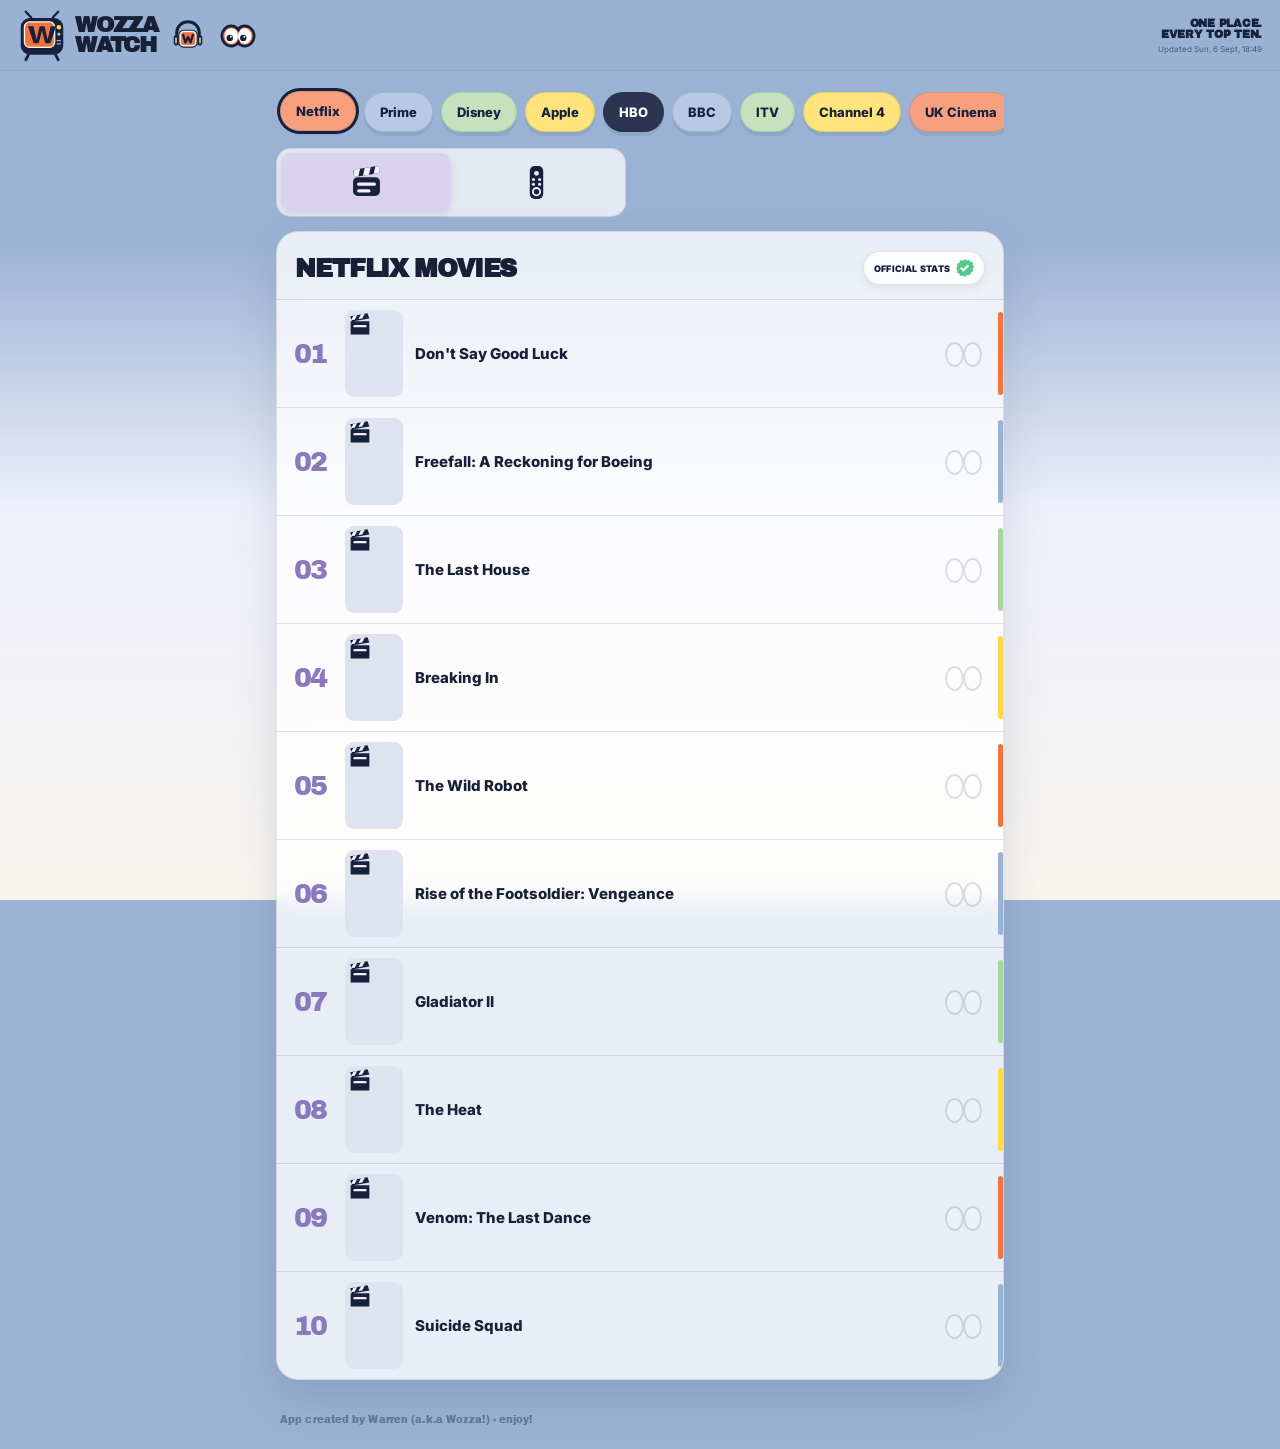
==== commit e1533484: "Add files via upload" ====
--- a/index.html
+++ b/index.html
@@ -11,7 +11,7 @@
   <link rel="preconnect" href="https://fonts.googleapis.com">
   <link rel="preconnect" href="https://fonts.gstatic.com" crossorigin>
   <link href="https://fonts.googleapis.com/css2?family=Archivo+Black&family=Inter:wght@400;600;700;800&display=swap" rel="stylesheet">
-  <link rel="stylesheet" href="styles.css?v=6.2.5">
+  <link rel="stylesheet" href="styles.css?v=6.2.46">
   <title>WozzaWatch</title>
   <meta name="build" content="5.3.39">
 </head>
@@ -61,6 +61,12 @@
             <circle cx="32" cy="47" r="6" fill="none" stroke="#eef0fb" stroke-width="3"/>
           </svg>
         </button>
+        <button type="button" data-type="VIDEO" class="icon-toggle youtube-video-toggle" aria-label="Videos" title="Videos">
+          <svg class="media-icon youtube-play-icon" viewBox="0 0 64 64" aria-hidden="true">
+            <rect x="7" y="14" width="50" height="36" rx="12" fill="currentColor"/>
+            <path d="M27 23.5 43 32 27 40.5z" fill="#eef0fb"/>
+          </svg>
+        </button>
       </div>
       <button id="installBtn" class="install-btn hidden" type="button">＋ Add WozzaWatch to phone</button>
     </section>
@@ -83,6 +89,6 @@
   </main>
 
   <footer><p>App created by Warren (a.k.a Wozza!) - enjoy!</p></footer>
-  <script src="app.js?v=5.3.39" defer></script>
+  <script src="app.js?v=6.2.46" defer></script>
 </body>
 </html>
--- a/styles.css
+++ b/styles.css
@@ -970,3 +970,18 @@
     font-size:clamp(15px,4.2vw,21px)!important;
   }
 }
+
+/* v6.2.46 — YouTube charts inside WozzaWatch */
+.segmented button[hidden]{display:none!important}
+.segmented.youtube-mode{grid-template-columns:1fr 1fr}
+.segmented.youtube-mode button[data-type="SHOW"],.segmented.youtube-mode button[data-type="COMBINED"]{display:none!important}
+.youtube-play-icon{width:44px;height:44px;transform-origin:center}
+.icon-toggle.wozza-tab-animate .youtube-play-icon{animation:wozza-youtube-wiggle .62s ease-in-out}
+@keyframes wozza-youtube-wiggle{0%,100%{transform:rotate(0) scale(1)}20%{transform:rotate(-7deg) scale(1.04)}43%{transform:rotate(6deg) scale(1.06)}66%{transform:rotate(-4deg) scale(1.03)}84%{transform:rotate(2deg) scale(1)}}
+.youtube-chart-item{grid-template-columns:46px 92px minmax(0,1fr)}
+.youtube-chart-item .poster-link,.youtube-chart-item .poster{width:92px}
+.youtube-chart-item .poster{aspect-ratio:16/9;border-radius:9px}
+.youtube-chart-item .item-info{display:block}
+.youtube-channel{margin-top:4px;font-size:10px;font-weight:700;color:var(--muted);line-height:1.2}
+@media(max-width:560px){.youtube-chart-item{grid-template-columns:38px 82px minmax(0,1fr);gap:9px}.youtube-chart-item .poster-link,.youtube-chart-item .poster{width:82px}.youtube-chart-item .title{font-size:12px}.youtube-channel{font-size:9px}}
+@media(prefers-reduced-motion:reduce){.icon-toggle.wozza-tab-animate .youtube-play-icon{animation:none!important}}
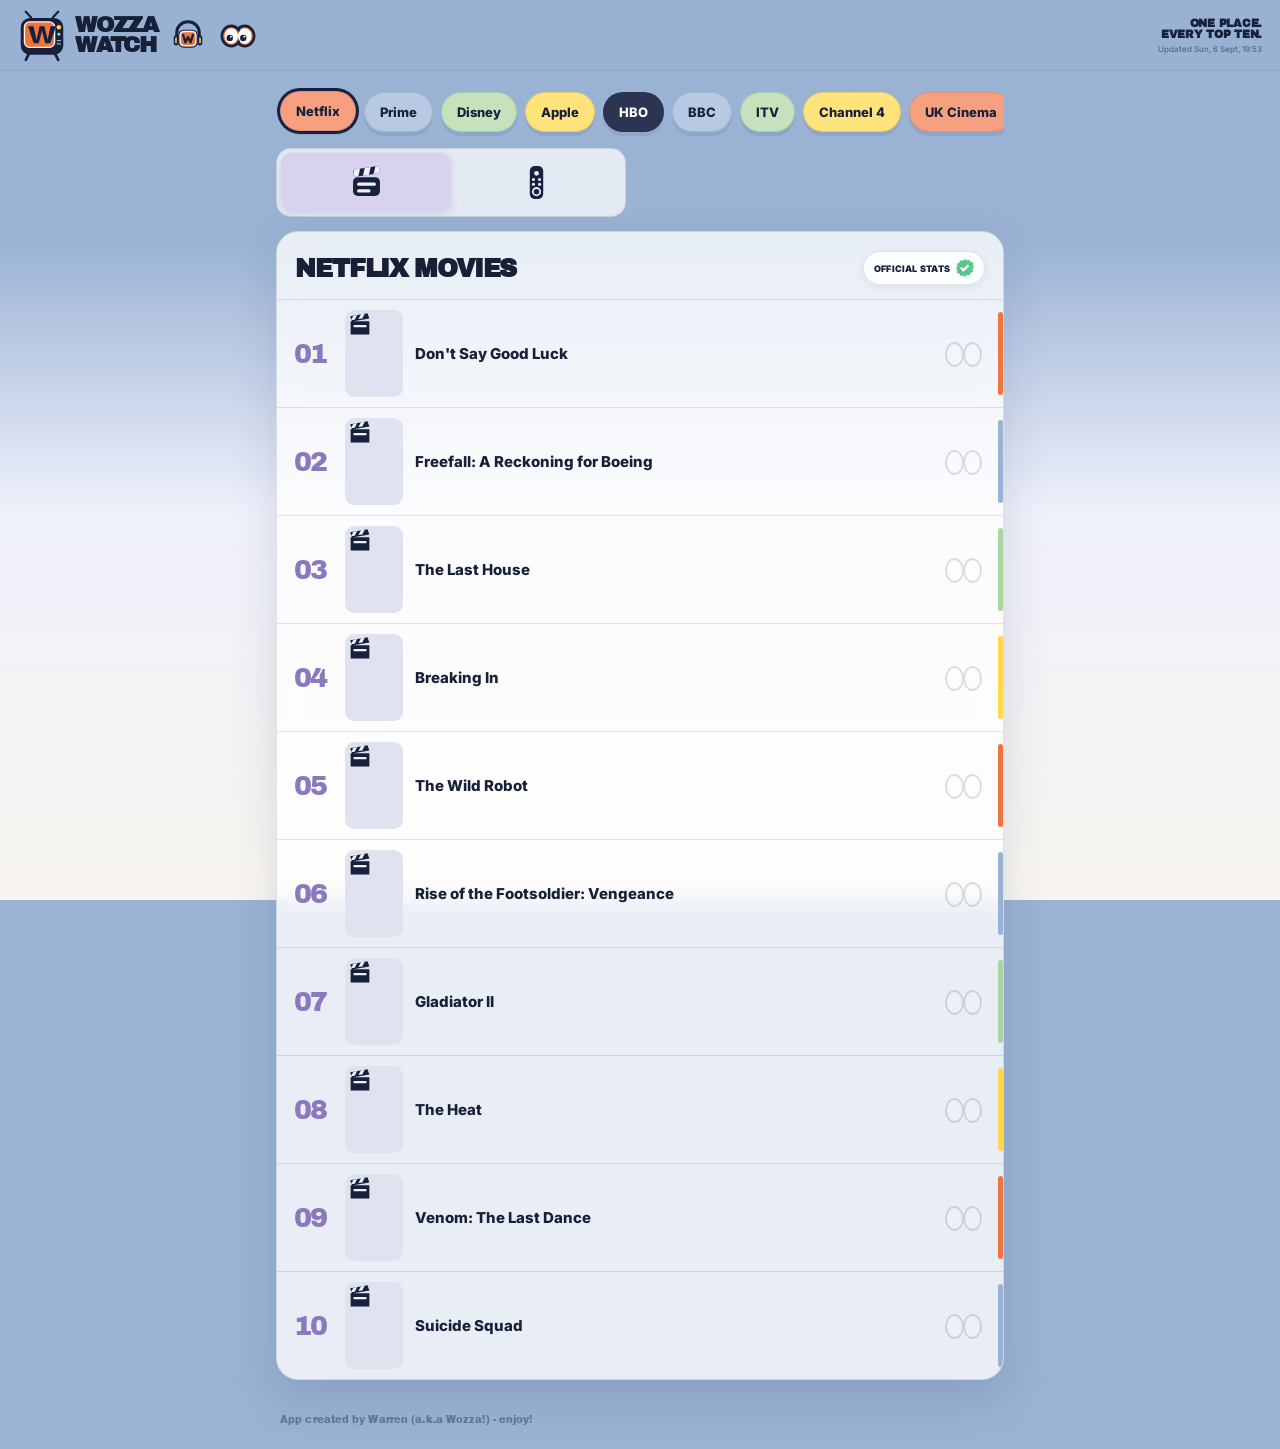
==== commit 4ff83ee1: "Add files via upload" ====
--- a/index.html
+++ b/index.html
@@ -11,7 +11,7 @@
   <link rel="preconnect" href="https://fonts.googleapis.com">
   <link rel="preconnect" href="https://fonts.gstatic.com" crossorigin>
   <link href="https://fonts.googleapis.com/css2?family=Archivo+Black&family=Inter:wght@400;600;700;800&display=swap" rel="stylesheet">
-  <link rel="stylesheet" href="styles.css?v=6.2.46">
+  <link rel="stylesheet" href="styles.css?v=6.2.47">
   <title>WozzaWatch</title>
   <meta name="build" content="5.3.39">
 </head>
@@ -46,6 +46,12 @@
 
     <section class="controls">
       <div class="segmented" aria-label="Choose chart type">
+        <button type="button" data-type="VIDEO" class="icon-toggle youtube-video-toggle" aria-label="Videos" title="Videos">
+          <svg class="media-icon youtube-play-icon" viewBox="0 0 64 64" aria-hidden="true">
+            <rect x="7" y="14" width="50" height="36" rx="12" fill="currentColor"/>
+            <path d="M27 23.5 43 32 27 40.5z" fill="#eef0fb"/>
+          </svg>
+        </button>
         <button type="button" data-type="MOVIE" class="active icon-toggle" aria-label="Movies" title="Movies">
           <svg class="media-icon clapper-icon" viewBox="0 0 64 64" aria-hidden="true"><defs><clipPath id="clapperTopClip"><rect x="12" y="10" width="40" height="11" rx="5.5"/></clipPath></defs><rect x="12" y="24" width="40" height="28" rx="7" fill="currentColor"/><g class="clapper-top" transform="rotate(-9 32 15.5)"><rect x="12" y="10" width="40" height="11" rx="5.5" fill="currentColor"/><g clip-path="url(#clapperTopClip)" fill="#eef0fb"><path d="M15 8h9l-6 15H9z"/><path d="M31 8h9l-6 15h-9z"/><path d="M47 8h9l-6 15h-9z"/></g></g><rect x="18" y="32" width="28" height="5" rx="2.5" fill="#eef0fb"/><rect x="18" y="42" width="20" height="5" rx="2.5" fill="#eef0fb"/></svg>
         </button>
@@ -61,12 +67,7 @@
             <circle cx="32" cy="47" r="6" fill="none" stroke="#eef0fb" stroke-width="3"/>
           </svg>
         </button>
-        <button type="button" data-type="VIDEO" class="icon-toggle youtube-video-toggle" aria-label="Videos" title="Videos">
-          <svg class="media-icon youtube-play-icon" viewBox="0 0 64 64" aria-hidden="true">
-            <rect x="7" y="14" width="50" height="36" rx="12" fill="currentColor"/>
-            <path d="M27 23.5 43 32 27 40.5z" fill="#eef0fb"/>
-          </svg>
-        </button>
+
       </div>
       <button id="installBtn" class="install-btn hidden" type="button">＋ Add WozzaWatch to phone</button>
     </section>
@@ -89,6 +90,6 @@
   </main>
 
   <footer><p>App created by Warren (a.k.a Wozza!) - enjoy!</p></footer>
-  <script src="app.js?v=6.2.46" defer></script>
+  <script src="app.js?v=6.2.47" defer></script>
 </body>
 </html>
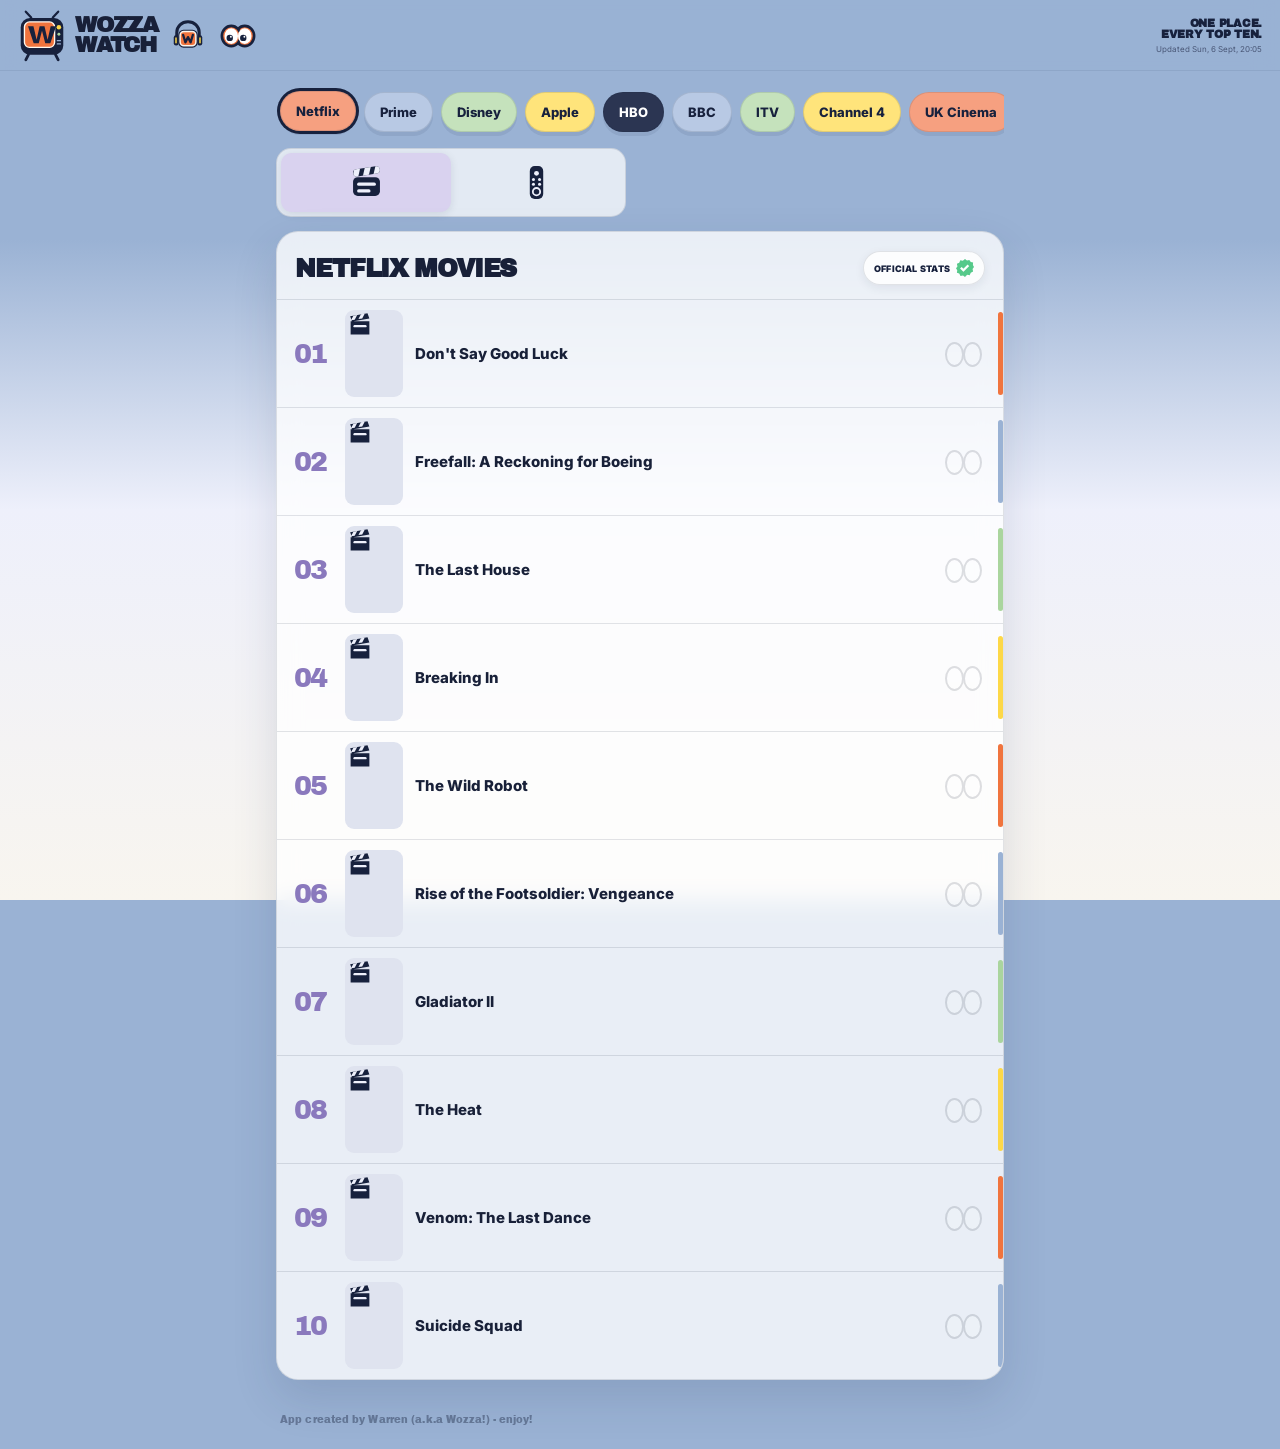
==== commit 741bb0f6: "Add files via upload" ====
--- a/index.html
+++ b/index.html
@@ -11,7 +11,7 @@
   <link rel="preconnect" href="https://fonts.googleapis.com">
   <link rel="preconnect" href="https://fonts.gstatic.com" crossorigin>
   <link href="https://fonts.googleapis.com/css2?family=Archivo+Black&family=Inter:wght@400;600;700;800&display=swap" rel="stylesheet">
-  <link rel="stylesheet" href="styles.css?v=6.2.47">
+  <link rel="stylesheet" href="styles.css?v=6.2.48">
   <title>WozzaWatch</title>
   <meta name="build" content="5.3.39">
 </head>
@@ -90,6 +90,6 @@
   </main>
 
   <footer><p>App created by Warren (a.k.a Wozza!) - enjoy!</p></footer>
-  <script src="app.js?v=6.2.47" defer></script>
+  <script src="app.js?v=6.2.48" defer></script>
 </body>
 </html>
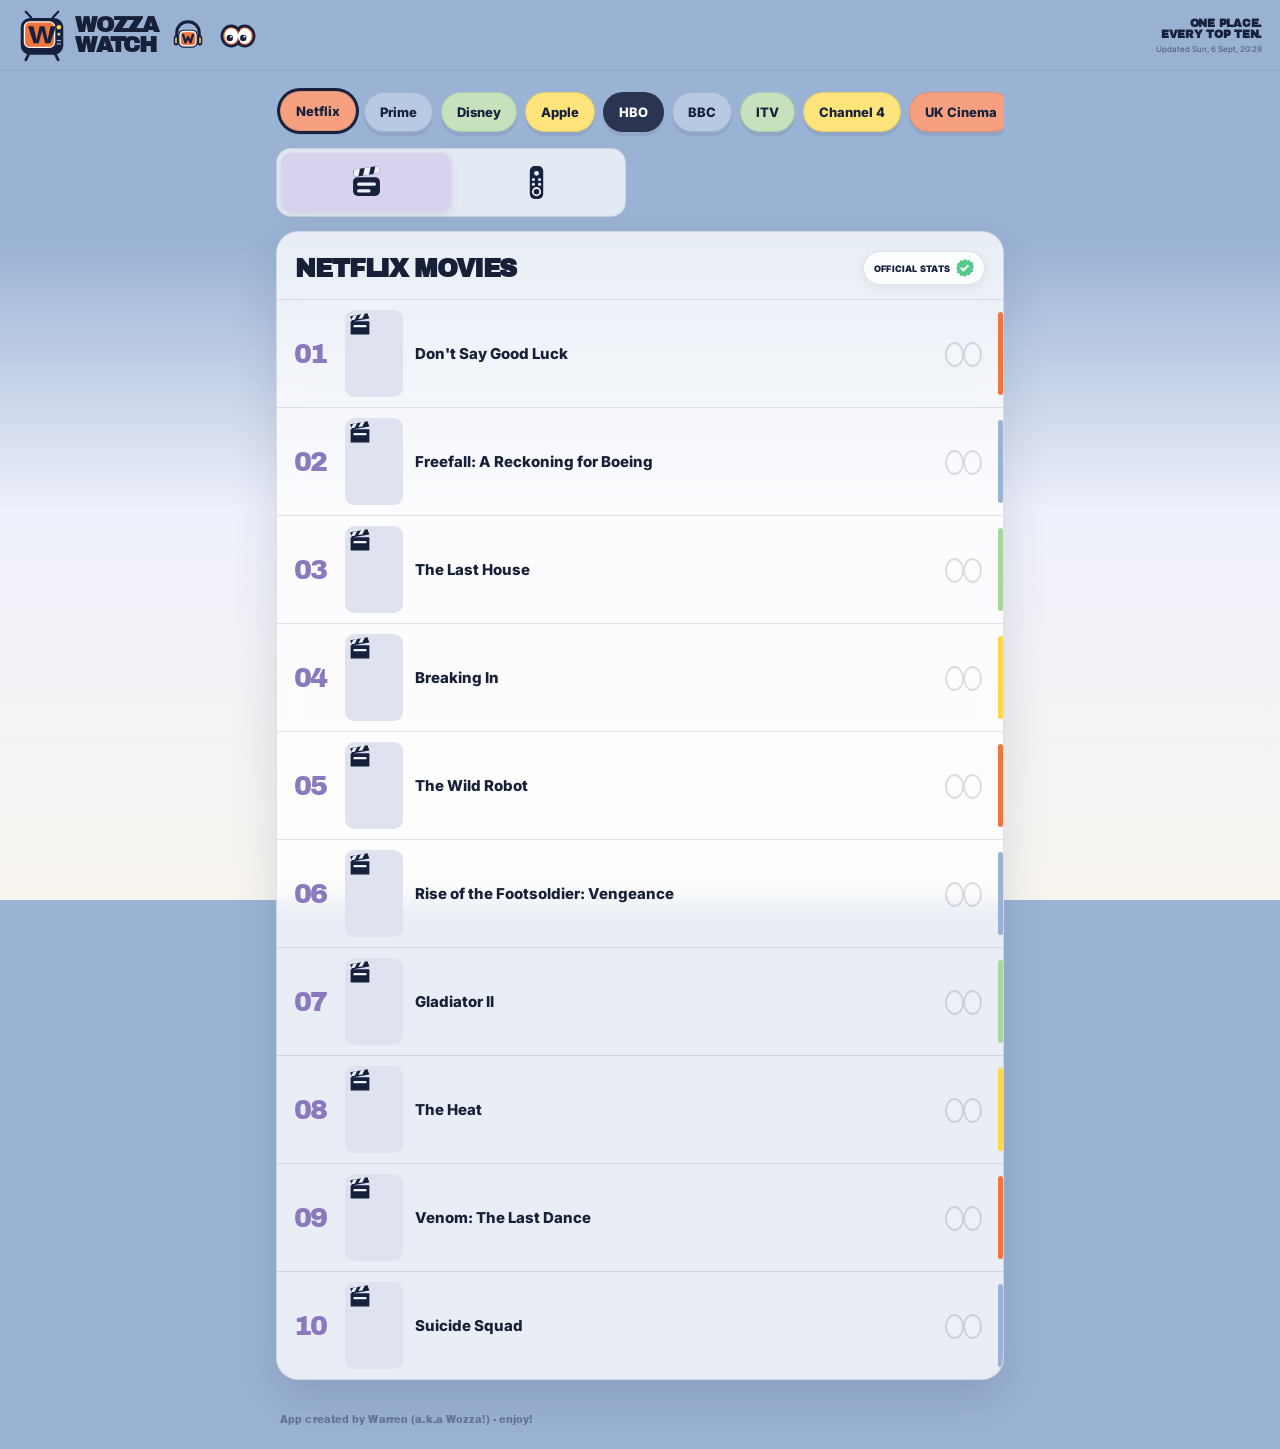
==== commit 7b11350a: "Add files via upload" ====
--- a/index.html
+++ b/index.html
@@ -90,6 +90,6 @@
   </main>
 
   <footer><p>App created by Warren (a.k.a Wozza!) - enjoy!</p></footer>
-  <script src="app.js?v=6.2.48" defer></script>
+  <script src="app.js?v=6.2.52" defer></script>
 </body>
 </html>
--- a/styles.css
+++ b/styles.css
@@ -985,3 +985,41 @@
 .youtube-channel{margin-top:4px;font-size:10px;font-weight:700;color:var(--muted);line-height:1.2}
 @media(max-width:560px){.youtube-chart-item{grid-template-columns:38px 82px minmax(0,1fr);gap:9px}.youtube-chart-item .poster-link,.youtube-chart-item .poster{width:82px}.youtube-chart-item .title{font-size:12px}.youtube-channel{font-size:9px}}
 @media(prefers-reduced-motion:reduce){.icon-toggle.wozza-tab-animate .youtube-play-icon{animation:none!important}}
+/* v6.2.36 — Watchlist search-to-add */
+.watchlist-search-card{margin-top:10px;margin-bottom:14px;padding:4px;border:1px solid var(--line);border-radius:15px;background:rgba(255,255,255,.72)}
+.watchlist-search-bar{position:relative;overflow:hidden;min-height:64px;display:grid;grid-template-columns:48px minmax(0,1fr) 28px;align-items:center;gap:8px;padding:4px 10px 4px 8px;border-radius:11px;background:rgba(255,255,255,.26)}
+.watchlist-search-bar>*{position:relative;z-index:1}
+.watchlist-search-bar::after{content:"";position:absolute;z-index:0;top:-35%;bottom:-35%;left:-42%;width:30%;pointer-events:none;background:linear-gradient(100deg,transparent 0%,rgba(255,255,255,.08) 22%,rgba(255,255,255,.78) 50%,rgba(244,119,58,.22) 66%,transparent 100%);transform:skewX(-18deg);animation:none}
+@keyframes watchlist-search-gloss{0%,52%{left:-42%;opacity:0}56%{left:-42%;opacity:1}94%{left:118%;opacity:1}100%{left:118%;opacity:0}}
+.watchlist-search-icon{width:36px;height:36px;color:var(--navy);display:block}
+#watchlistSearch{width:100%;min-width:0;border:0;outline:0;background:transparent;color:var(--navy);font:700 17px/1.2 Inter,sans-serif;padding:12px 0;-webkit-user-select:text!important;user-select:text!important;-webkit-touch-callout:default!important}
+#watchlistSearch::placeholder{color:rgba(23,33,61,.38);font-weight:600;opacity:1}
+#watchlistSearch::-webkit-search-cancel-button{opacity:.45}
+.watchlist-search-spinner{width:18px;height:18px;border:3px solid rgba(23,33,61,.18);border-top-color:#F4773A;border-radius:50%;animation:watchlist-search-spin .72s linear infinite}
+@keyframes watchlist-search-spin{to{transform:rotate(360deg)}}
+.watchlist-search-status{min-height:0;padding:0 12px;color:rgba(23,33,61,.58);font-size:10px;font-weight:700;line-height:1.25}
+.watchlist-search-status:not(:empty){padding-top:8px;padding-bottom:8px}
+.watchlist-search-results{margin:0;padding:0;list-style:none;border-top:1px solid var(--line)}
+.watchlist-search-result{display:grid;grid-template-columns:48px minmax(0,1fr) 42px;align-items:center;gap:10px;min-height:74px;padding:9px 10px;border-bottom:1px solid var(--line)}
+.watchlist-search-result:last-child{border-bottom:0}
+.watchlist-search-result .poster{width:48px;border-radius:8px}
+.search-poster-fallback{display:grid;place-items:center;aspect-ratio:2/3;background:#dfe3ef;color:var(--navy);font:800 9px/1 Inter,sans-serif;letter-spacing:.02em}
+.search-result-copy{min-width:0;display:block}
+.search-result-copy strong{display:block;font-size:14px;font-weight:800;line-height:1.18;overflow-wrap:anywhere}
+.search-result-copy small{display:block;margin-top:4px;font-size:9px;font-weight:650;color:rgba(23,33,61,.55);line-height:1.25}
+.search-result-copy small b{color:#F4773A;font-weight:800}
+.search-save-toggle{justify-self:end}
+@media(max-width:560px){.watchlist-search-bar{grid-template-columns:42px minmax(0,1fr) 24px;min-height:60px}.watchlist-search-icon{width:33px;height:33px}#watchlistSearch{font-size:16px}.watchlist-search-result{grid-template-columns:44px minmax(0,1fr) 39px;padding:8px 9px}.watchlist-search-result .poster{width:44px}.search-result-copy strong{font-size:13px}}
+@media(prefers-reduced-motion:reduce){.watchlist-search-spinner{animation:none}}
+
+/* v6.2.37 — search close-on-add + title drop + four-second gloss */
+.falling-search-title{position:fixed;z-index:80;pointer-events:none;color:var(--navy);font-family:"Archivo Black",Impact,sans-serif;font-size:14px;line-height:1.05;text-align:left;text-shadow:0 2px 0 rgba(255,255,255,.75);animation:search-title-fall .9s cubic-bezier(.22,.72,.28,1) forwards}
+@keyframes search-title-fall{0%{transform:translate(0,0) rotate(0deg) scale(1);opacity:1}45%{transform:translate(calc(var(--title-fall-x)*.45),calc(var(--title-fall-y)*.32)) rotate(4deg) scale(.98);opacity:1}82%{transform:translate(var(--title-fall-x),calc(var(--title-fall-y) + 8px)) rotate(-3deg) scale(.94);opacity:1}100%{transform:translate(var(--title-fall-x),var(--title-fall-y)) rotate(0deg) scale(.9);opacity:0}}
+@media(prefers-reduced-motion:reduce){.watchlist-search-bar::after,.falling-search-title{animation:none!important}.watchlist-search-bar::after{display:none}}
+
+
+/* v6.2.38 — focus-only search gloss + icon wiggle */
+.watchlist-search-bar:focus-within::after{animation:watchlist-search-gloss 4s ease-in-out infinite}
+.watchlist-search-bar:focus-within .watchlist-search-icon{animation:watchlist-search-icon-wiggle .55s ease-in-out 1}
+@keyframes watchlist-search-icon-wiggle{0%{transform:rotate(0deg) scale(1)}22%{transform:rotate(-10deg) scale(1.04)}46%{transform:rotate(8deg) scale(1.04)}68%{transform:rotate(-5deg) scale(1.02)}84%{transform:rotate(3deg) scale(1.01)}100%{transform:rotate(0deg) scale(1)}}
+@media(prefers-reduced-motion:reduce){.watchlist-search-bar:focus-within::after,.watchlist-search-bar:focus-within .watchlist-search-icon{animation:none!important}}
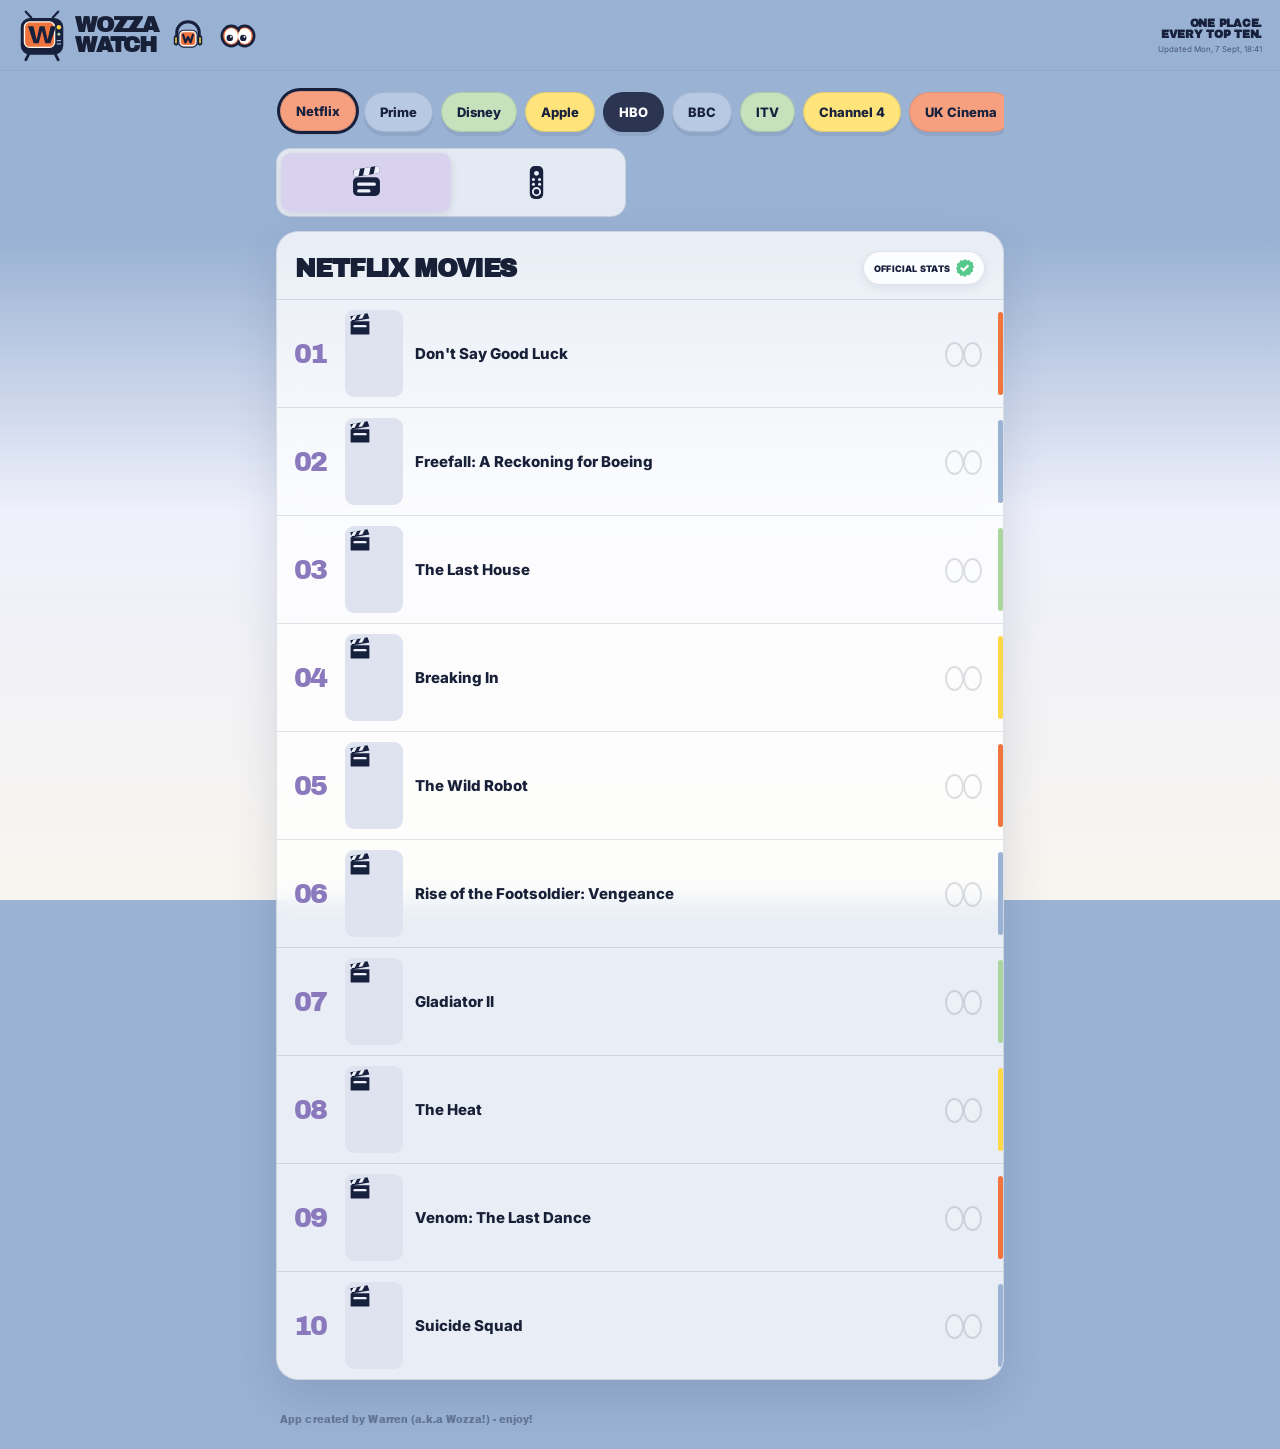
==== commit 6e7f6ffd: "Add files via upload" ====
--- a/index.html
+++ b/index.html
@@ -90,6 +90,6 @@
   </main>
 
   <footer><p>App created by Warren (a.k.a Wozza!) - enjoy!</p></footer>
-  <script src="app.js?v=6.2.52" defer></script>
+  <script src="app.js?v=6.2.54" defer></script>
 </body>
 </html>
--- a/styles.css
+++ b/styles.css
@@ -1023,3 +1023,31 @@
 .watchlist-search-bar:focus-within .watchlist-search-icon{animation:watchlist-search-icon-wiggle .55s ease-in-out 1}
 @keyframes watchlist-search-icon-wiggle{0%{transform:rotate(0deg) scale(1)}22%{transform:rotate(-10deg) scale(1.04)}46%{transform:rotate(8deg) scale(1.04)}68%{transform:rotate(-5deg) scale(1.02)}84%{transform:rotate(3deg) scale(1.01)}100%{transform:rotate(0deg) scale(1)}}
 @media(prefers-reduced-motion:reduce){.watchlist-search-bar:focus-within::after,.watchlist-search-bar:focus-within .watchlist-search-icon{animation:none!important}}
+
+/* v6.2.53 — Stock Market source strip */
+.news-provider-switch.stock-sources .news-provider-btn{cursor:default}
+.stock-logo{display:flex;align-items:center;justify-content:center;min-width:0;max-width:100%;color:var(--navy);text-align:center}
+.fool-logo{display:block;font-family:Georgia,serif;font-size:18px;font-weight:700;line-height:1.02;letter-spacing:-.045em}
+.fool-logo b{font-size:29px}
+.yahoo-logo{flex-direction:column;color:#6001d2;font-family:Arial,sans-serif;line-height:1}
+.yahoo-logo b{font-size:24px;letter-spacing:-.065em}
+.yahoo-logo small{font-size:13px;font-weight:700;letter-spacing:-.025em}
+.reuters-logo{gap:5px;font-family:Arial,sans-serif;font-size:19px;letter-spacing:-.045em}
+.reuters-mark{font-size:32px;line-height:1;color:#ff8000}
+.stock-story-source{font-weight:800;color:var(--navy)}
+@media(max-width:560px){
+ .fool-logo{font-size:12px}.fool-logo b{font-size:21px}
+ .yahoo-logo b{font-size:18px}.yahoo-logo small{font-size:10px}
+ .reuters-logo{gap:2px;font-size:13px}.reuters-mark{font-size:23px}
+}
+@media(max-width:370px){.fool-logo{font-size:10px}.fool-logo b{font-size:18px}.yahoo-logo b{font-size:16px}.reuters-logo{font-size:11px}.reuters-mark{font-size:19px}}
+
+/* v6.2.54 — Stocks source logos: neutral WozzaNews treatment */
+.news-provider-switch.stock-sources .stock-logo,
+.news-provider-switch.stock-sources .stock-logo *,
+.news-provider-switch.stock-sources .reuters-mark{color:var(--navy)!important}
+.magpie-logo{flex-direction:column;font-family:"Archivo Black",Impact,sans-serif;line-height:.82;letter-spacing:-.045em}
+.magpie-logo b{font-size:18px}.magpie-logo small{font-size:11px;font-weight:800;letter-spacing:.08em}
+.news-provider-switch.stock-sources .yahoo-logo b{font-size:24px}.news-provider-switch.stock-sources .yahoo-logo small{font-size:13px}
+.news-provider-switch.stock-sources .reuters-mark{font-size:29px}
+@media(max-width:560px){.magpie-logo b{font-size:14px}.magpie-logo small{font-size:8px}.news-provider-switch.stock-sources .yahoo-logo b{font-size:18px}.news-provider-switch.stock-sources .yahoo-logo small{font-size:10px}}
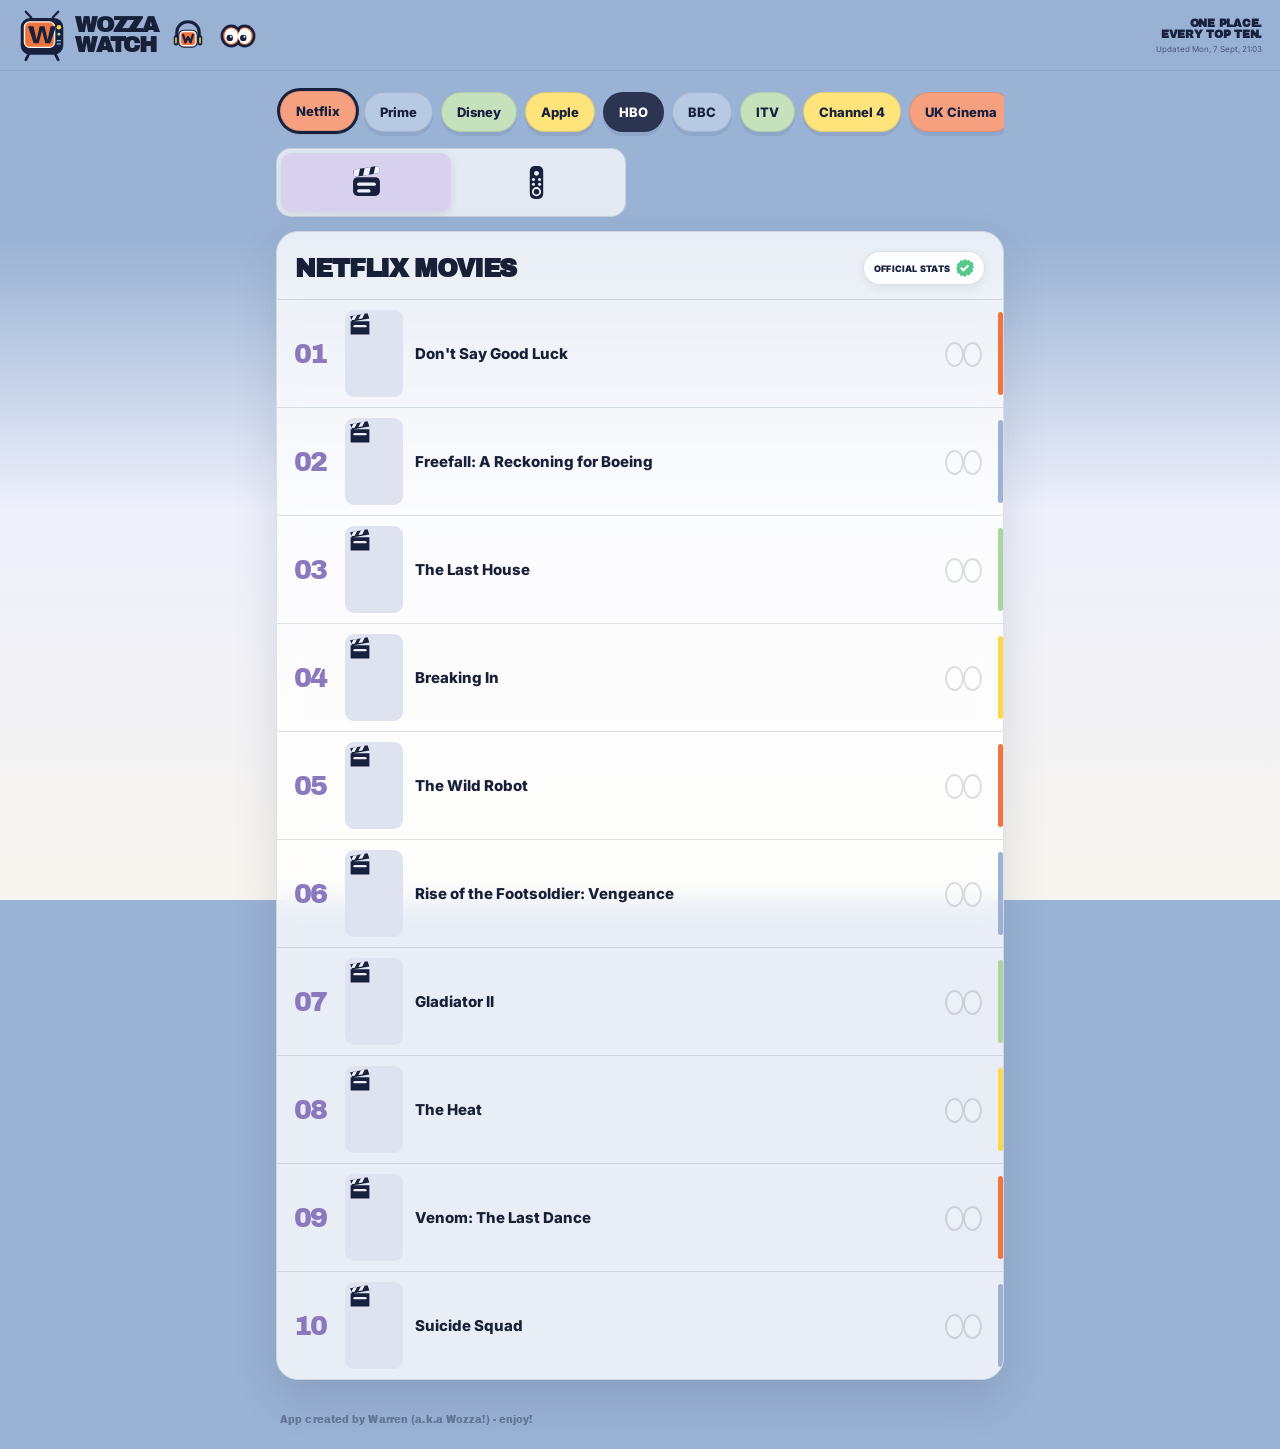
==== commit 286ea285: "Add files via upload" ====
--- a/index.html
+++ b/index.html
@@ -16,6 +16,75 @@
   <meta name="build" content="5.3.39">
 </head>
 <body>
+<div id="wozzaStartupSplash" class="wozza-startup-splash" aria-hidden="true">
+  <svg class="wozza-startup-tv" viewBox="38 24 436 462" role="presentation">
+    <path d="M160 91l-48-52M352 91l48-52" stroke="#17213d" stroke-width="20" stroke-linecap="round"/>
+    <rect x="67" y="96" width="378" height="326" rx="82" fill="#17213d"/>
+    <rect x="100" y="130" width="268" height="226" rx="45" fill="#F0743E" stroke="#FFF7ED" stroke-width="12"/>
+    <g class="wozza-startup-eyes">
+      <ellipse cx="181" cy="240" rx="50" ry="62" fill="#fff" stroke="#17213d" stroke-width="9"/>
+      <ellipse cx="287" cy="240" rx="50" ry="62" fill="#fff" stroke="#17213d" stroke-width="9"/>
+      <ellipse class="wozza-startup-pupil wozza-startup-pupil-left" cx="181" cy="244" rx="16" ry="21" fill="#17213d"/>
+      <ellipse class="wozza-startup-pupil wozza-startup-pupil-right" cx="287" cy="244" rx="16" ry="21" fill="#17213d"/>
+      <path class="wozza-startup-lid wozza-startup-lid-left" d="M134 225 Q181 187 228 225" fill="#F0743E" stroke="#17213d" stroke-width="9" stroke-linecap="round"/>
+      <path class="wozza-startup-lid wozza-startup-lid-right" d="M240 225 Q287 187 334 225" fill="#F0743E" stroke="#17213d" stroke-width="9" stroke-linecap="round"/>
+    </g>
+    <circle cx="406" cy="177" r="20" fill="#FDD848"/>
+    <circle cx="406" cy="239" r="13" fill="#AAD59E"/>
+    <path d="M392 297h28M392 326h28" stroke="#9AB2D4" stroke-width="11" stroke-linecap="round"/>
+    <path d="M136 420l-24 47M376 420l24 47" stroke="#17213d" stroke-width="25" stroke-linecap="round"/>
+  </svg>
+</div>
+<style>
+.wozza-startup-splash{
+  position:fixed;inset:0;z-index:99999;
+  display:grid;place-items:center;
+  background:#EEF0FB;
+  opacity:1;visibility:visible;
+  transition:opacity .22s ease,visibility .22s ease;
+}
+.wozza-startup-splash.is-done{opacity:0;visibility:hidden;pointer-events:none}
+.wozza-startup-tv{width:min(48vw,210px);height:auto;overflow:visible}
+.wozza-startup-pupil{transform-box:fill-box;transform-origin:center}
+.wozza-startup-pupil-left,.wozza-startup-pupil-right{
+  animation:wozza-nervous-eyes 1.35s cubic-bezier(.45,0,.2,1) both;
+}
+.wozza-startup-lid{
+  transform-box:fill-box;transform-origin:center bottom;
+  animation:wozza-splash-blink 1.35s ease both;
+}
+@keyframes wozza-nervous-eyes{
+  0%,12%{transform:translateX(0)}
+  25%,38%{transform:translateX(-18px)}
+  48%,58%{transform:translateX(0)}
+  70%,84%{transform:translateX(18px)}
+  94%,100%{transform:translateX(0)}
+}
+@keyframes wozza-splash-blink{
+  0%,84%,100%{transform:translateY(-40px);opacity:0}
+  89%,93%{transform:translateY(12px);opacity:1}
+}
+@media(prefers-reduced-motion:reduce){
+ .wozza-startup-pupil-left,.wozza-startup-pupil-right,.wozza-startup-lid{animation:none}
+}
+</style>
+<script>
+(function(){
+  var splash=document.getElementById('wozzaStartupSplash');
+  if(!splash)return;
+  var key='wozzawatch-startup-splash-v1';
+  try{
+    if(sessionStorage.getItem(key)==='1'){splash.remove();return}
+    sessionStorage.setItem(key,'1');
+  }catch(e){}
+  var reduced=window.matchMedia&&window.matchMedia('(prefers-reduced-motion: reduce)').matches;
+  window.setTimeout(function(){
+    splash.classList.add('is-done');
+    window.setTimeout(function(){splash.remove()},260);
+  },reduced?450:1450);
+})();
+</script>
+
   <header class="topbar">
     <div class="brand-cluster">
       <div class="brand">
--- a/styles.css
+++ b/styles.css
@@ -1051,3 +1051,91 @@
 .news-provider-switch.stock-sources .yahoo-logo b{font-size:24px}.news-provider-switch.stock-sources .yahoo-logo small{font-size:13px}
 .news-provider-switch.stock-sources .reuters-mark{font-size:29px}
 @media(max-width:560px){.magpie-logo b{font-size:14px}.magpie-logo small{font-size:8px}.news-provider-switch.stock-sources .yahoo-logo b{font-size:18px}.news-provider-switch.stock-sources .yahoo-logo small{font-size:10px}}
+
+
+/* v6.2.63 — WozzaTune "heard it!" toggle; deliberately separate from Watchlist. */
+.tune-page .tune-heard-row{grid-template-columns:46px 58px minmax(0,1fr) 42px;padding-right:10px}
+.tune-page .tune-heard-row .item-info{min-width:0}
+.heard-toggle{appearance:none;border:0;background:transparent;color:rgba(23,33,61,.52);width:38px;height:38px;padding:5px;border-radius:50%;display:grid;place-items:center;cursor:pointer;transition:transform .14s ease,color .14s ease,background .14s ease;touch-action:manipulation}
+.heard-toggle svg{width:29px;height:29px;display:block}
+.heard-toggle[aria-pressed="true"]{color:var(--navy);background:rgba(207,197,239,.5)}
+.heard-toggle:active{transform:scale(.9) rotate(-5deg)}
+.heard-toggle:focus-visible{outline:3px solid var(--navy);outline-offset:2px}
+.tune-page .seen-listened{display:block;width:max-content;margin:5px 0 0;font-family:"Segoe Print","Bradley Hand","Comic Sans MS",cursive;font-size:10.5px;font-weight:600;letter-spacing:-.025em;transform:rotate(-2deg)}
+.tune-page .seen-listened::before{left:1px;right:-3px;bottom:-5px;height:6px;border-top:2px solid currentColor;border-radius:55% 45% 48% 52%;transform:rotate(-2deg) skewX(-7deg);transform-origin:left center}
+@media(max-width:560px){.tune-page .tune-heard-row{grid-template-columns:38px 52px minmax(0,1fr) 37px;padding-right:7px}.heard-toggle{width:34px;height:34px;padding:4px}.heard-toggle svg{width:26px;height:26px}}
+@media(prefers-reduced-motion:reduce){.heard-toggle{transition:none}.heard-toggle:active{transform:none}}
+
+
+/* v6.2.65 — WozzaTune uses the approved shared audiobook ear asset. */
+.tune-page .heard-toggle .audio-ear{
+  width:29px;
+  height:40px;
+  overflow:visible;
+  color:#17213d;
+  opacity:.34;
+}
+.tune-page .heard-toggle .audio-ear-shell{
+  fill:transparent;
+  stroke:currentColor;
+  stroke-width:4;
+  stroke-linecap:round;
+  stroke-linejoin:round;
+}
+.tune-page .heard-toggle .audio-ear-detail{
+  fill:none;
+  stroke:currentColor;
+  stroke-width:3.4;
+  stroke-linecap:round;
+  stroke-linejoin:round;
+}
+.tune-page .heard-toggle[aria-pressed="true"] .audio-ear{
+  color:#F2A51A;
+  opacity:1;
+}
+.tune-page .heard-toggle[aria-pressed="true"] .audio-ear-shell{
+  fill:#FDD848;
+  stroke:#F2A51A;
+}
+.tune-page .heard-toggle[aria-pressed="true"] .audio-ear-detail{
+  stroke:#F2A51A;
+}
+
+/* Make the handwritten Tune status comfortably readable. */
+.tune-page .seen-listened{
+  font-size:14px;
+  line-height:1.05;
+  margin-top:7px;
+  font-weight:700;
+}
+.tune-page .seen-listened::before{
+  bottom:-6px;
+  height:7px;
+  border-top-width:2.5px;
+}
+@media(max-width:560px){
+  .tune-page .seen-listened{font-size:13.5px}
+  .tune-page .heard-toggle .audio-ear{width:27px;height:38px}
+}
+
+
+/* v6.2.67 — WozzaTune ear interaction matches the rest of the app:
+   no blue/lilac halo, just the approved ear wiggle on tap. */
+.tune-page .heard-toggle,
+.tune-page .heard-toggle[aria-pressed="true"]{
+  background:transparent!important;
+  box-shadow:none!important;
+}
+.tune-page .heard-toggle:hover,
+.tune-page .heard-toggle:active{
+  background:transparent!important;
+}
+.tune-page .heard-toggle .audio-ear{
+  transform-origin:50% 55%;
+}
+.tune-page .heard-toggle .audio-ear.heard-ear-wiggle{
+  animation:read-ear-wiggle .62s cubic-bezier(.36,.07,.19,.97);
+}
+@media(prefers-reduced-motion:reduce){
+  .tune-page .heard-toggle .audio-ear.heard-ear-wiggle{animation:none!important}
+}
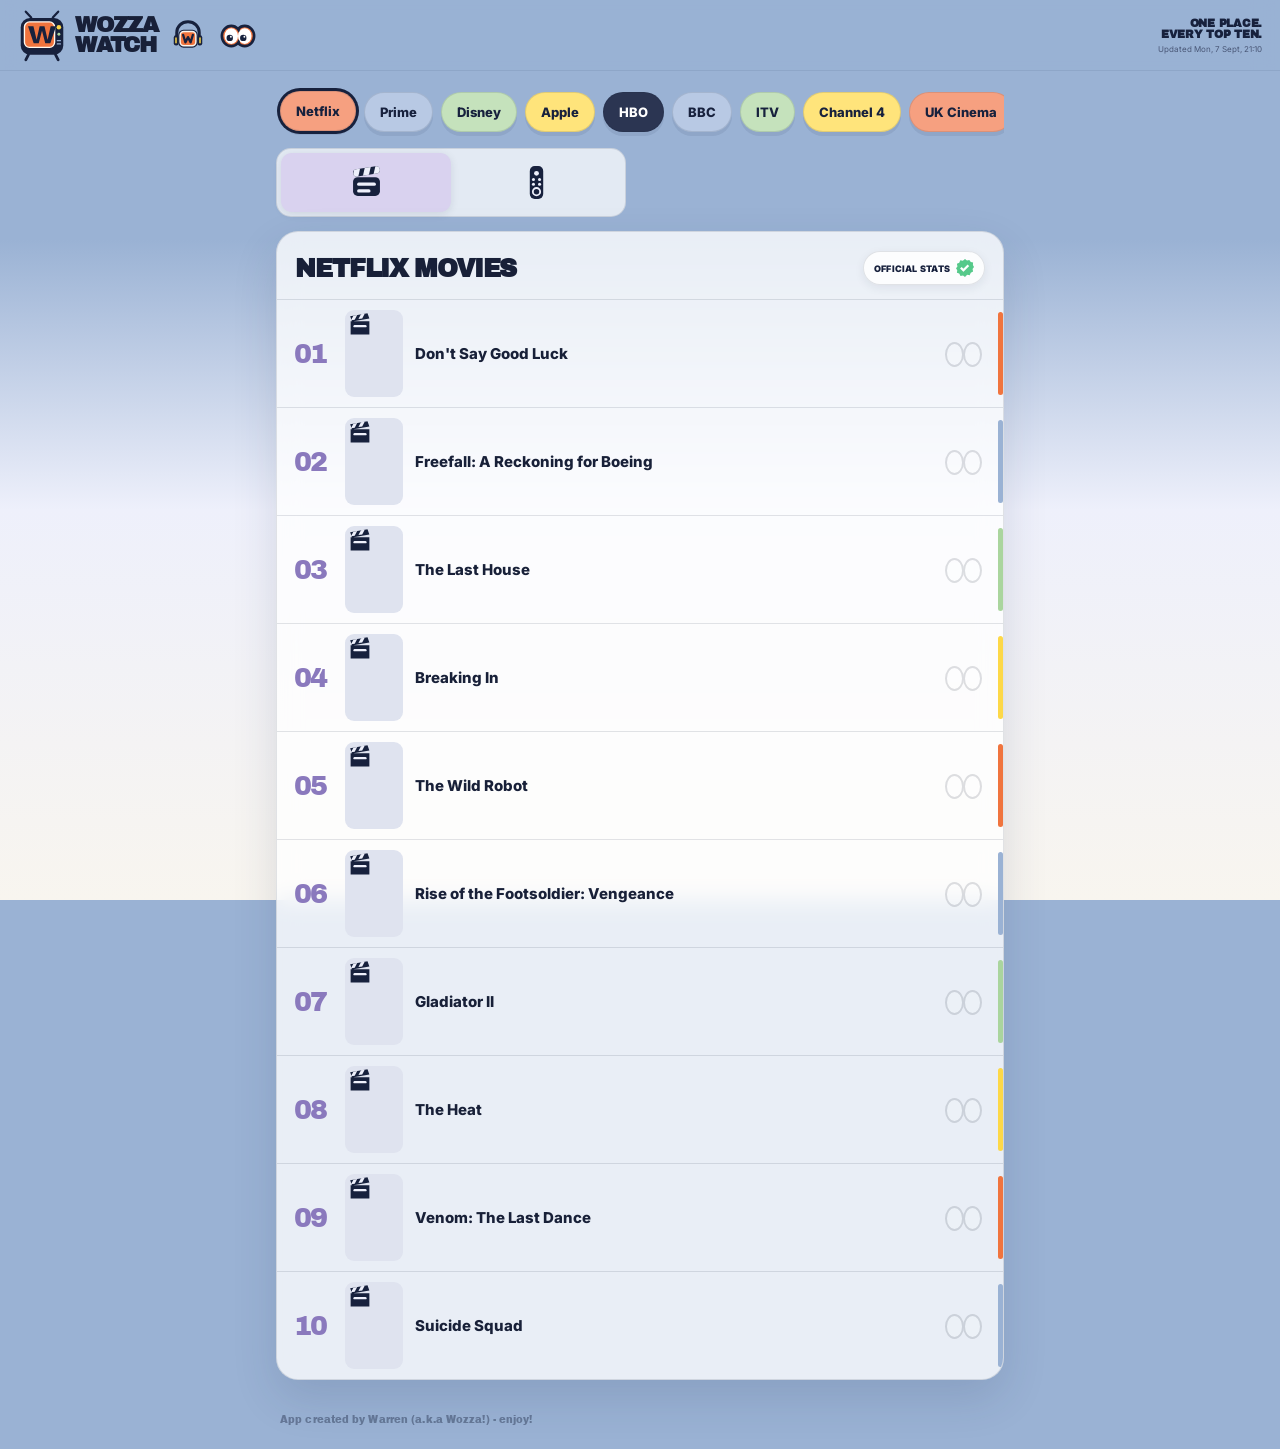
==== commit 89ef421e: "Add files via upload" ====
--- a/index.html
+++ b/index.html
@@ -5,7 +5,7 @@
   <meta name="viewport" content="width=device-width,initial-scale=1,viewport-fit=cover">
   <meta name="theme-color" content="#9AB2D4">
   <meta name="description" content="WozzaWatch brings UK streaming and cinema charts together, using official sources first and clearly labelled fallbacks.">
-  <link rel="manifest" href="manifest.webmanifest">
+  <link rel="manifest" href="manifest.webmanifest?v=6.2.71">
   <link rel="icon" href="icon.svg" type="image/svg+xml">
   <link rel="apple-touch-icon" href="icon.svg">
   <link rel="preconnect" href="https://fonts.googleapis.com">
